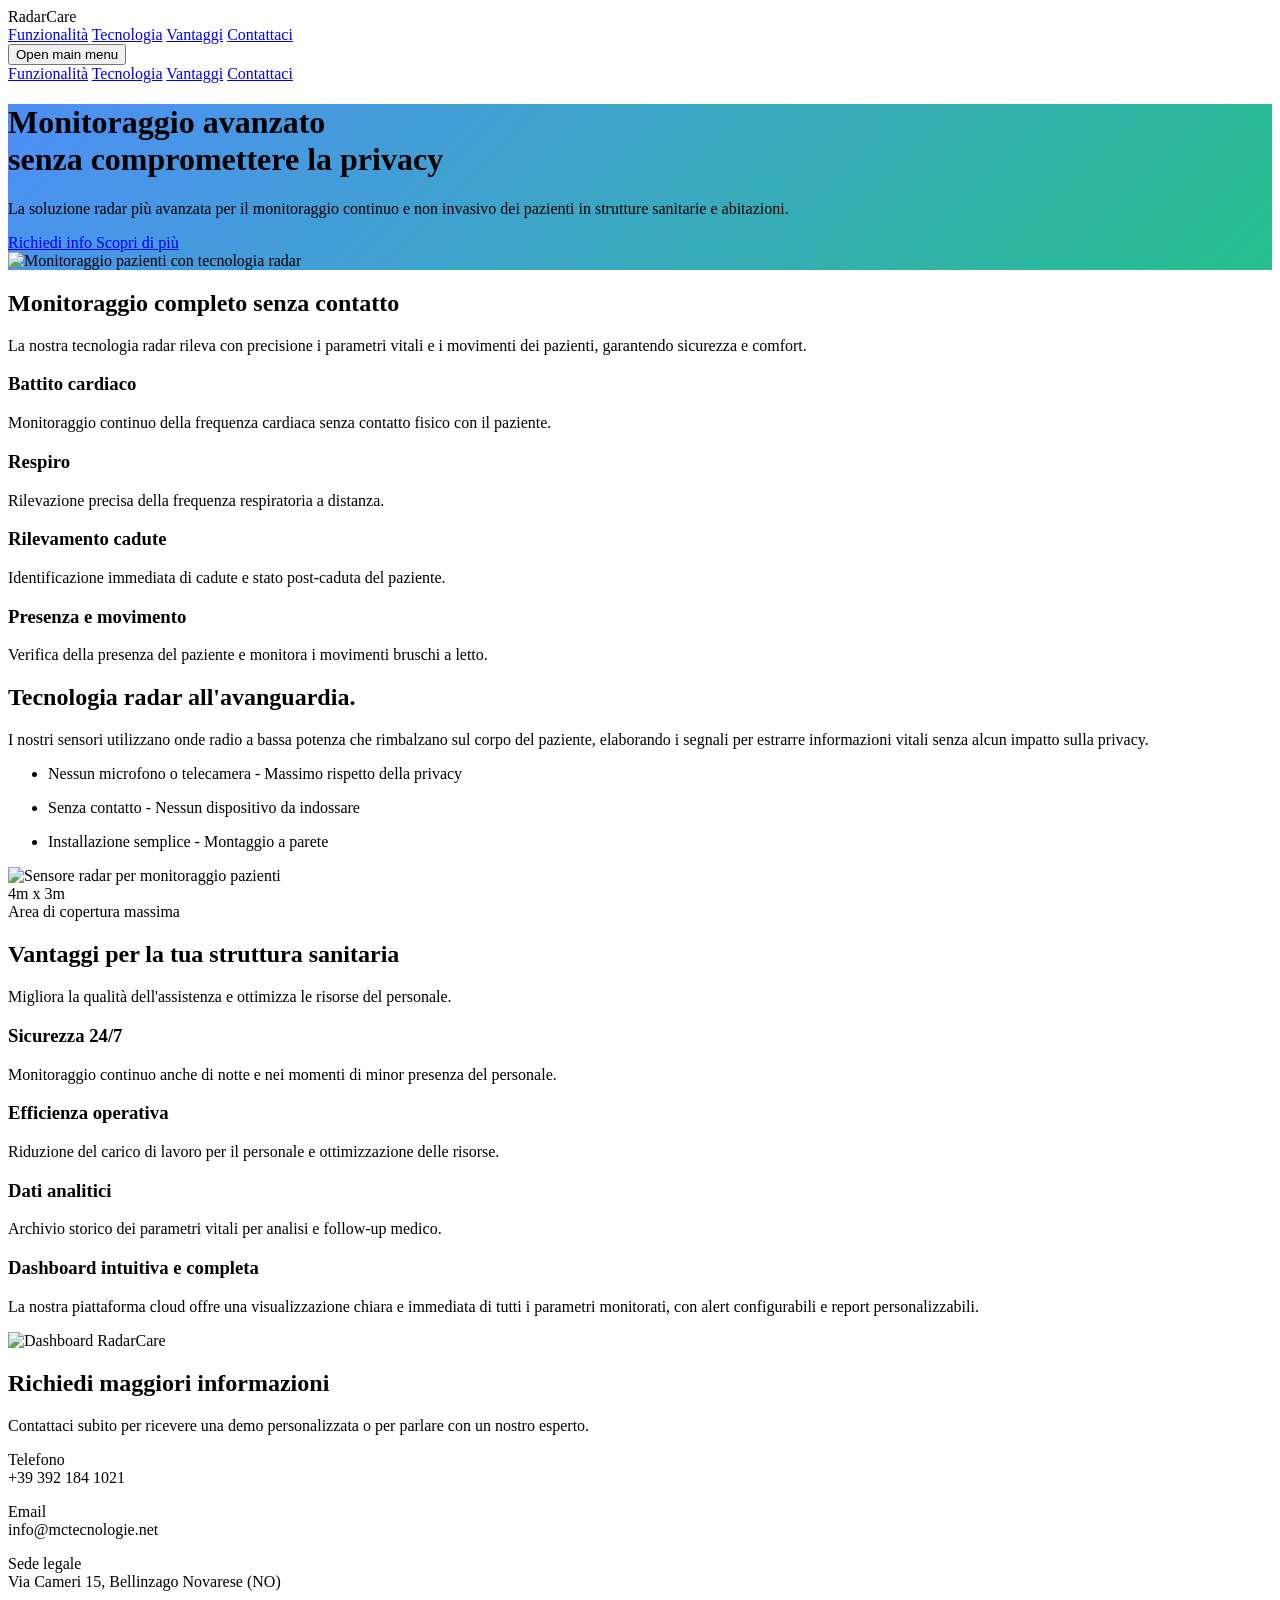
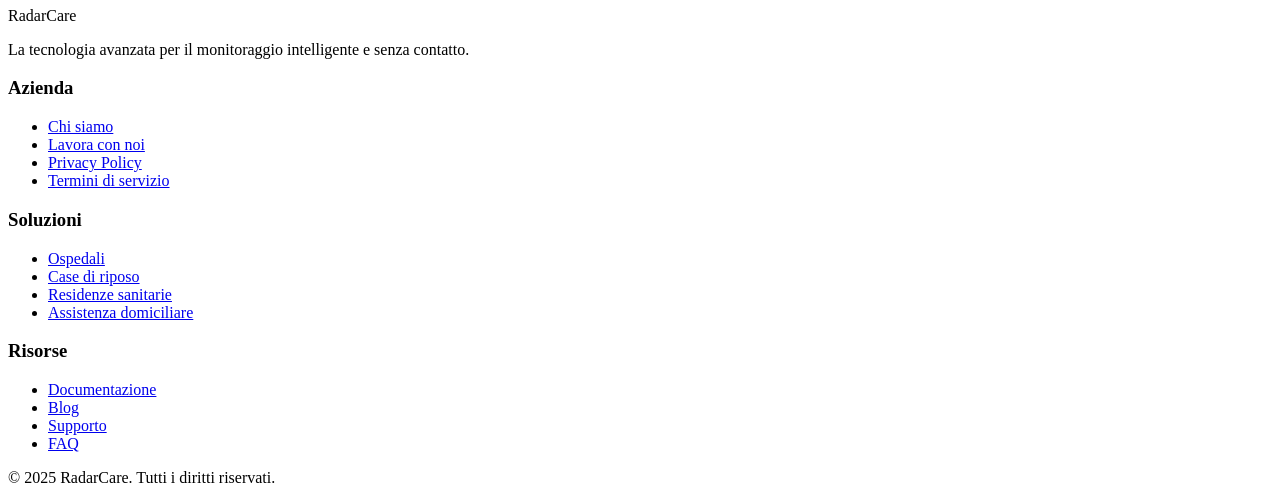
==== index.html @ b9ffca13 "Update image source in index.html" ====
<!DOCTYPE html>
<html lang="it">
<head>
    <meta charset="UTF-8">
    <meta name="viewport" content="width=device-width, initial-scale=1.0">
    <title>RadarCare - Monitoraggio Intelligente per Strutture Sanitarie e abitazioni</title>
    <meta name="description" content="RadarCare offre soluzioni smart di monitoraggio non invasivo dei pazienti, per strutture sanitarie e abitazioni.">
    <meta name="google-site-verification" content="lGPMlEsHBmUmGL5nao309nHb0KcZ66or7hnpTmmaQ0Y" />
    <link rel="icon" type="image/x-icon" href="/static/favicon.ico">
    <script src="https://cdn.tailwindcss.com"></script>
    <script src="https://cdn.jsdelivr.net/npm/feather-icons/dist/feather.min.js"></script>
    <script src="https://unpkg.com/feather-icons"></script>
    <script src="https://cdn.jsdelivr.net/npm/vanta@latest/dist/vanta.waves.min.js"></script>
    <script>
      tailwind.config = {
        theme: {
          extend: {
            colors: {
              primary: '#3B82F6',
              secondary: '#10B981',
            }
          }
        }
      }
    </script>
    <style>
      .hero-gradient {
        background: linear-gradient(135deg, rgba(59, 130, 246, 0.9) 0%, rgba(16, 185, 129, 0.9) 100%);
      }
      .feature-card:hover {
        transform: translateY(-8px);
        box-shadow: 0 20px 25px -5px rgba(0, 0, 0, 0.1), 0 10px 10px -5px rgba(0, 0, 0, 0.04);
      }
    </style>
</head>
<body class="font-sans antialiased text-gray-800">
  <!-- Navbar -->
  <nav class="bg-white shadow-lg fixed w-full z-10">
    <div class="max-w-7xl mx-auto px-4 sm:px-6 lg:px-8">
      <div class="flex justify-between h-16">
        <div class="flex items-center">
          <div class="flex-shrink-0 flex items-center">
            <i data-feather="activity" class="text-primary h-8 w-8"></i>
            <span class="ml-2 text-xl font-bold text-gray-900">RadarCare</span>
          </div>
        </div>
        <div class="hidden md:ml-6 md:flex md:items-center md:space-x-8">
          <a href="#features" class="text-gray-900 hover:text-primary px-3 py-2 text-sm font-medium">Funzionalità</a>
          <a href="#technology" class="text-gray-900 hover:text-primary px-3 py-2 text-sm font-medium">Tecnologia</a>
          <a href="#benefits" class="text-gray-900 hover:text-primary px-3 py-2 text-sm font-medium">Vantaggi</a>
          <a href="#contact" class="bg-primary text-white px-4 py-2 rounded-md text-sm font-medium hover:bg-blue-700">Contattaci</a>
        </div>
        <div class="-mr-2 flex items-center md:hidden">
          <button type="button" class="inline-flex items-center justify-center p-2 rounded-md text-gray-400 hover:text-gray-500 hover:bg-gray-100 focus:outline-none focus:ring-2 focus:ring-inset focus:ring-primary" aria-controls="mobile-menu" aria-expanded="false">
            <span class="sr-only">Open main menu</span>
            <i data-feather="menu" class="block h-6 w-6"></i>
            <i data-feather="x" class="hidden h-6 w-6"></i>
          </button>
        </div>
      </div>
    </div>

    <!-- Mobile menu -->
    <div class="md:hidden hidden" id="mobile-menu">
      <div class="pt-2 pb-3 space-y-1">
        <a href="#features" class="block pl-3 pr-4 py-2 border-l-4 border-primary text-base font-medium text-primary bg-blue-50">Funzionalità</a>
        <a href="#technology" class="block pl-3 pr-4 py-2 border-l-4 border-transparent text-base font-medium text-gray-600 hover:text-gray-800 hover:bg-gray-50 hover:border-gray-300">Tecnologia</a>
        <a href="#benefits" class="block pl-3 pr-4 py-2 border-l-4 border-transparent text-base font-medium text-gray-600 hover:text-gray-800 hover:bg-gray-50 hover:border-gray-300">Vantaggi</a>
        <a href="#contact" class="block pl-3 pr-4 py-2 border-l-4 border-transparent text-base font-medium text-gray-600 hover:text-gray-800 hover:bg-gray-50 hover:border-gray-300">Contattaci</a>
      </div>
    </div>
  </nav>

  <!-- Hero Section -->
  <div id="vanta-bg" class="hero-gradient text-white min-h-screen flex items-center">
    <div class="max-w-7xl mx-auto px-4 sm:px-6 lg:px-8 py-24">
      <div class="lg:grid lg:grid-cols-2 lg:gap-8 items-center">
        <div class="mb-12 lg:mb-0">
          <h1 class="text-4xl md:text-5xl font-extrabold tracking-tight mb-6">
            Monitoraggio avanzato <br><span class="text-secondary">senza compromettere la privacy</span>
          </h1>
          <p class="text-xl mb-8">
            La soluzione radar più avanzata per il monitoraggio continuo e non invasivo dei pazienti in strutture sanitarie e abitazioni.
          </p>
          <div class="flex flex-col sm:flex-row space-y-4 sm:space-y-0 sm:space-x-4">
            <a href="#contact" class="bg-white text-primary px-6 py-3 rounded-md text-lg font-semibold hover:bg-gray-100 text-center">
              Richiedi info
            </a>
            <a href="#features" class="border-2 border-white text-white px-6 py-3 rounded-md text-lg font-semibold hover:bg-white hover:text-primary text-center">
              Scopri di più
            </a>
          </div>
        </div>
        <div class="relative">
          <div class="relative mx-auto rounded-xl overflow-hidden shadow-2xl">
            <img src="https:www.mctecnologie.net/offtopic/radarcare_preview.jpeg" alt="Monitoraggio pazienti con tecnologia radar" class="w-full h-auto">
            <div class="absolute inset-0 bg-gradient-to-t from-primary to-transparent opacity-50"></div>
          </div>
        </div>
      </div>
    </div>
  </div>

  <!-- Features Section -->
  <section id="features" class="py-20 bg-gray-50">
    <div class="max-w-7xl mx-auto px-4 sm:px-6 lg:px-8">
      <div class="text-center mb-16">
        <h2 class="text-3xl font-extrabold text-gray-900 sm:text-4xl">
          Monitoraggio completo senza contatto
        </h2>
        <p class="mt-4 max-w-2xl text-xl text-gray-600 mx-auto">
          La nostra tecnologia radar rileva con precisione i parametri vitali e i movimenti dei pazienti, garantendo sicurezza e comfort.
        </p>
      </div>

      <div class="grid grid-cols-1 md:grid-cols-2 lg:grid-cols-4 gap-8">
        <!-- Feature 1 -->
        <div class="feature-card bg-white p-8 rounded-xl shadow-md transition-all duration-300">
          <div class="flex items-center justify-center h-12 w-12 rounded-md bg-primary text-white mb-4">
            <i data-feather="heart" class="h-6 w-6"></i>
          </div>
          <h3 class="text-lg font-medium text-gray-900 mb-2">Battito cardiaco</h3>
          <p class="text-gray-600">
            Monitoraggio continuo della frequenza cardiaca senza contatto fisico con il paziente.
          </p>
        </div>

        <!-- Feature 2 -->
        <div class="feature-card bg-white p-8 rounded-xl shadow-md transition-all duration-300">
          <div class="flex items-center justify-center h-12 w-12 rounded-md bg-primary text-white mb-4">
            <i data-feather="wind" class="h-6 w-6"></i>
          </div>
          <h3 class="text-lg font-medium text-gray-900 mb-2">Respiro</h3>
          <p class="text-gray-600">
            Rilevazione precisa della frequenza respiratoria a distanza.
          </p>
        </div>

        <!-- Feature 3 -->
        <div class="feature-card bg-white p-8 rounded-xl shadow-md transition-all duration-300">
          <div class="flex items-center justify-center h-12 w-12 rounded-md bg-primary text-white mb-4">
            <i data-feather="alert-triangle" class="h-6 w-6"></i>
          </div>
          <h3 class="text-lg font-medium text-gray-900 mb-2">Rilevamento cadute</h3>
          <p class="text-gray-600">
            Identificazione immediata di cadute e stato post-caduta del paziente.
          </p>
        </div>

        <!-- Feature 4 -->
        <div class="feature-card bg-white p-8 rounded-xl shadow-md transition-all duration-300">
          <div class="flex items-center justify-center h-12 w-12 rounded-md bg-primary text-white mb-4">
            <i data-feather="eye" class="h-6 w-6"></i>
          </div>
          <h3 class="text-lg font-medium text-gray-900 mb-2">Presenza e movimento</h3>
          <p class="text-gray-600">
            Verifica della presenza del paziente e monitora i movimenti bruschi a letto.
          </p>
        </div>
      </div>
    </div>
  </section>

  <!-- Technology Section -->
  <section id="technology" class="py-20 bg-white">
    <div class="max-w-7xl mx-auto px-4 sm:px-6 lg:px-8">
      <div class="lg:grid lg:grid-cols-2 lg:gap-16 items-center">
        <div class="mb-12 lg:mb-0">
          <h2 class="text-3xl font-extrabold text-gray-900 sm:text-4xl mb-6">
            Tecnologia radar all'avanguardia.
          </h2>
          <p class="text-gray-600 mb-6">
            I nostri sensori utilizzano onde radio a bassa potenza che rimbalzano sul corpo del paziente, elaborando i segnali per estrarre informazioni vitali senza alcun impatto sulla privacy.
          </p>
          <ul class="space-y-4">
            <li class="flex items-start">
              <div class="flex-shrink-0">
                <div class="flex items-center justify-center h-6 w-6 rounded-md bg-secondary text-white">
                  <i data-feather="check" class="h-4 w-4"></i>
                </div>
              </div>
              <p class="ml-3 text-gray-600">
                <span class="font-medium text-gray-900">Nessun microfono o telecamera</span> - Massimo rispetto della privacy
              </p>
            </li>
            <li class="flex items-start">
              <div class="flex-shrink-0">
                <div class="flex items-center justify-center h-6 w-6 rounded-md bg-secondary text-white">
                  <i data-feather="check" class="h-4 w-4"></i>
                </div>
              </div>
              <p class="ml-3 text-gray-600">
                <span class="font-medium text-gray-900">Senza contatto</span> - Nessun dispositivo da indossare
              </p>
            </li>
            <li class="flex items-start">
              <div class="flex-shrink-0">
                <div class="flex items-center justify-center h-6 w-6 rounded-md bg-secondary text-white">
                  <i data-feather="check" class="h-4 w-4"></i>
                </div>
              </div>
              <p class="ml-3 text-gray-600">
                <span class="font-medium text-gray-900">Installazione semplice</span> - Montaggio a parete
              </p>
            </li>
          </ul>
        </div>
        <div>
          <div class="relative bg-gray-100 p-8 rounded-xl">
            <div class="aspect-w-16 aspect-h-9">
              <img src="https://cdn.pixabay.com/photo/2023/10/30/12/36/hospital-8352776_1280.jpg" alt="Sensore radar per monitoraggio pazienti" class="rounded-lg shadow-lg w-full h-auto">
            </div>
            <div class="absolute -bottom-6 -right-6 bg-primary text-white p-4 rounded-lg shadow-lg">
              <div class="text-2xl font-bold">4m x 3m</div>
              <div class="text-sm">Area di copertura massima</div>
            </div>
          </div>
        </div>
      </div>
    </div>
  </section>

  <!-- Benefits Section -->
  <section id="benefits" class="py-20 bg-gray-50">
    <div class="max-w-7xl mx-auto px-4 sm:px-6 lg:px-8">
      <div class="text-center mb-16">
        <h2 class="text-3xl font-extrabold text-gray-900 sm:text-4xl">
          Vantaggi per la tua struttura sanitaria
        </h2>
        <p class="mt-4 max-w-2xl text-xl text-gray-600 mx-auto">
          Migliora la qualità dell'assistenza e ottimizza le risorse del personale.
        </p>
      </div>

      <div class="grid md:grid-cols-3 gap-8">
        <!-- Benefit 1 -->
        <div class="bg-white p-8 rounded-xl shadow-md">
          <div class="flex items-center justify-center h-16 w-16 rounded-full bg-primary text-white mb-6 mx-auto">
            <i data-feather="shield" class="h-8 w-8"></i>
          </div>
          <h3 class="text-xl font-semibold text-center text-gray-900 mb-4">Sicurezza 24/7</h3>
          <p class="text-gray-600 text-center">
            Monitoraggio continuo anche di notte e nei momenti di minor presenza del personale.
          </p>
        </div>

        <!-- Benefit 2 -->
        <div class="bg-white p-8 rounded-xl shadow-md">
          <div class="flex items-center justify-center h-16 w-16 rounded-full bg-primary text-white mb-6 mx-auto">
            <i data-feather="trending-up" class="h-8 w-8"></i>
          </div>
          <h3 class="text-xl font-semibold text-center text-gray-900 mb-4">Efficienza operativa</h3>
          <p class="text-gray-600 text-center">
            Riduzione del carico di lavoro per il personale e ottimizzazione delle risorse.
          </p>
        </div>

        <!-- Benefit 3 -->
        <div class="bg-white p-8 rounded-xl shadow-md">
          <div class="flex items-center justify-center h-16 w-16 rounded-full bg-primary text-white mb-6 mx-auto">
            <i data-feather="database" class="h-8 w-8"></i>
          </div>
          <h3 class="text-xl font-semibold text-center text-gray-900 mb-4">Dati analitici</h3>
          <p class="text-gray-600 text-center">
            Archivio storico dei parametri vitali per analisi e follow-up medico.
          </p>
        </div>
      </div>

      <div class="mt-16 bg-primary rounded-xl p-8 shadow-lg">
        <div class="max-w-4xl mx-auto text-center text-white">
          <h3 class="text-2xl font-bold mb-4">Dashboard intuitiva e completa</h3>
          <p class="text-lg mb-6">
            La nostra piattaforma cloud offre una visualizzazione chiara e immediata di tutti i parametri monitorati, con alert configurabili e report personalizzabili.
          </p>
          <img src="https://copilot.microsoft.com/th/id/BCO.25ff1c52-6de4-4755-9b57-6a5c4d220ca4.png" alt="Dashboard RadarCare" class="rounded-lg shadow-lg w-full h-auto max-w-3xl mx-auto border-4 border-white">
        </div>
      </div>
    </div>
  </section>

  <!-- Contact Section -->
  <section id="contact" class="py-20 bg-white">
    <div class="max-w-7xl mx-auto px-4 sm:px-6 lg:px-8">
      <div class="lg:grid lg:grid-cols-2 lg:gap-16">
        <div class="mb-12 lg:mb-0">
          <h2 class="text-3xl font-extrabold text-gray-900 sm:text-4xl mb-6">
            Richiedi maggiori informazioni
          </h2>
          <p class="text-gray-600 mb-8">
            Contattaci subito per ricevere una demo personalizzata o per parlare con un nostro esperto.
          </p>
          <div class="space-y-6">
            <div class="flex items-start">
              <div class="flex-shrink-0">
                <div class="flex items-center justify-center h-10 w-10 rounded-md bg-primary text-white">
                  <i data-feather="phone" class="h-5 w-5"></i>
                </div>
              </div>
              <p class="ml-3 text-gray-600">
                <span class="font-medium text-gray-900">Telefono</span><br>
                +39 392 184 1021
              </p>
            </div>
            <div class="flex items-start">
              <div class="flex-shrink-0">
                <div class="flex items-center justify-center h-10 w-10 rounded-md bg-primary text-white">
                  <i data-feather="mail" class="h-5 w-5"></i>
                </div>
              </div>
              <p class="ml-3 text-gray-600">
                <span class="font-medium text-gray-900">Email</span><br>
                info@mctecnologie.net
              </p>
            </div>
            <div class="flex items-start">
              <div class="flex-shrink-0">
                <div class="flex items-center justify-center h-10 w-10 rounded-md bg-primary text-white">
                  <i data-feather="map-pin" class="h-5 w-5"></i>
                </div>
              </div>
              <p class="ml-3 text-gray-600">
                <span class="font-medium text-gray-900">Sede legale</span><br>
                Via Cameri 15, Bellinzago Novarese (NO)
              </p>
            </div>
          </div>
        </div>
      </div>
    </div>
  </section>

  <!-- Footer -->
  <footer class="bg-gray-900 text-white py-12">
    <div class="max-w-7xl mx-auto px-4 sm:px-6 lg:px-8">
      <div class="grid grid-cols-1 md:grid-cols-4 gap-8">
        <div>
          <div class="flex items-center">
            <i data-feather="activity" class="text-secondary h-8 w-8"></i>
            <span class="ml-2 text-xl font-bold">RadarCare</span>
          </div>
          <p class="mt-4 text-gray-400">
            La tecnologia avanzata per il monitoraggio intelligente e senza contatto.
          </p>
        </div>
        <div>
          <h3 class="text-sm font-semibold text-gray-300 tracking-wider uppercase">Azienda</h3>
          <ul class="mt-4 space-y-2">
            <li><a href="#" class="text-gray-400 hover:text-white">Chi siamo</a></li>
            <li><a href="#" class="text-gray-400 hover:text-white">Lavora con noi</a></li>
            <li><a href="#" class="text-gray-400 hover:text-white">Privacy Policy</a></li>
            <li><a href="#" class="text-gray-400 hover:text-white">Termini di servizio</a></li>
          </ul>
        </div>
        <div>
          <h3 class="text-sm font-semibold text-gray-300 tracking-wider uppercase">Soluzioni</h3>
          <ul class="mt-4 space-y-2">
            <li><a href="#" class="text-gray-400 hover:text-white">Ospedali</a></li>
            <li><a href="#" class="text-gray-400 hover:text-white">Case di riposo</a></li>
            <li><a href="#" class="text-gray-400 hover:text-white">Residenze sanitarie</a></li>
            <li><a href="#" class="text-gray-400 hover:text-white">Assistenza domiciliare</a></li>
          </ul>
        </div>
        <div>
          <h3 class="text-sm font-semibold text-gray-300 tracking-wider uppercase">Risorse</h3>
          <ul class="mt-4 space-y-2">
            <li><a href="#" class="text-gray-400 hover:text-white">Documentazione</a></li>
            <li><a href="#" class="text-gray-400 hover:text-white">Blog</a></li>
            <li><a href="#" class="text-gray-400 hover:text-white">Supporto</a></li>
            <li><a href="#" class="text-gray-400 hover:text-white">FAQ</a></li>
          </ul>
        </div>
      </div>
      <div class="mt-12 pt-8 border-t border-gray-800">
        <p class="text-gray-400 text-sm text-center">
          &copy; 2025 RadarCare. Tutti i diritti riservati.
        </p>
      </div>
    </div>
  </footer>

  <script>
    // Initialize Vanta.js effect
    VANTA.WAVES({
      el: "#vanta-bg",
      mouseControls: true,
      touchControls: true,
      gyroControls: false,
      minHeight: 200.00,
      minWidth: 200.00,
      scale: 1.00,
      scaleMobile: 1.00,
      color: 0x3b82f6,
      shininess: 35.00,
      waveHeight: 15.00,
      waveSpeed: 0.75,
      zoom: 0.8
    });

    // Mobile menu toggle
    const mobileMenuButton = document.querySelector('[aria-controls="mobile-menu"]');
    const mobileMenu = document.getElementById('mobile-menu');
    
    mobileMenuButton.addEventListener('click', function() {
      const iconMenu = mobileMenuButton.querySelector('[data-feather="menu"]');
      const iconX = mobileMenuButton.querySelector('[data-feather="x"]');
      
      if (mobileMenu.classList.contains('hidden')) {
        mobileMenu.classList.remove('hidden');
        iconMenu.classList.add('hidden');
        iconX.classList.remove('hidden');
      } else {
        mobileMenu.classList.add('hidden');
        iconMenu.classList.remove('hidden');
        iconX.classList.add('hidden');
      }
    });

    // Smooth scrolling for anchor links
    document.querySelectorAll('a[href^="#"]').forEach(anchor => {
      anchor.addEventListener('click', function (e) {
        e.preventDefault();
        
        document.querySelector(this.getAttribute('href')).scrollIntoView({
          behavior: 'smooth'
        });
      });
    });
  </script>
  <script>
    feather.replace();
  </script>
</body>
</html>
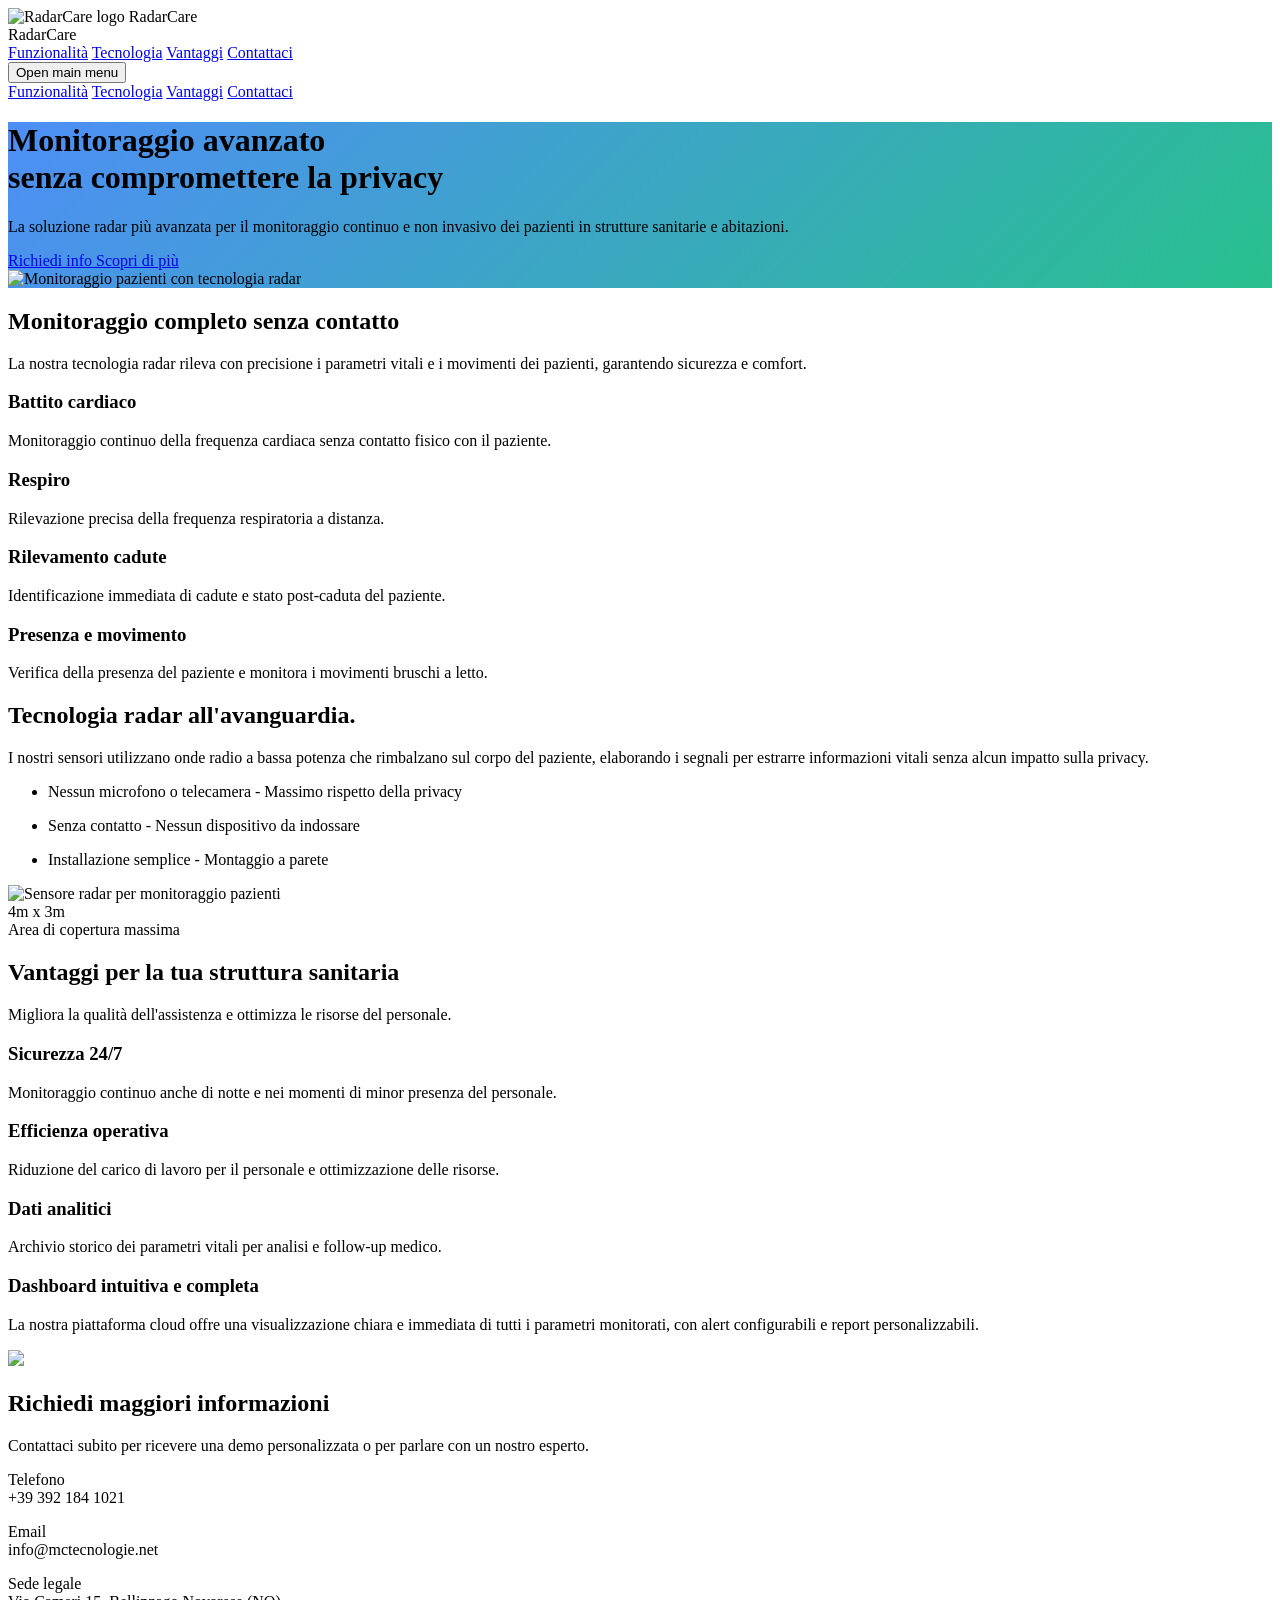
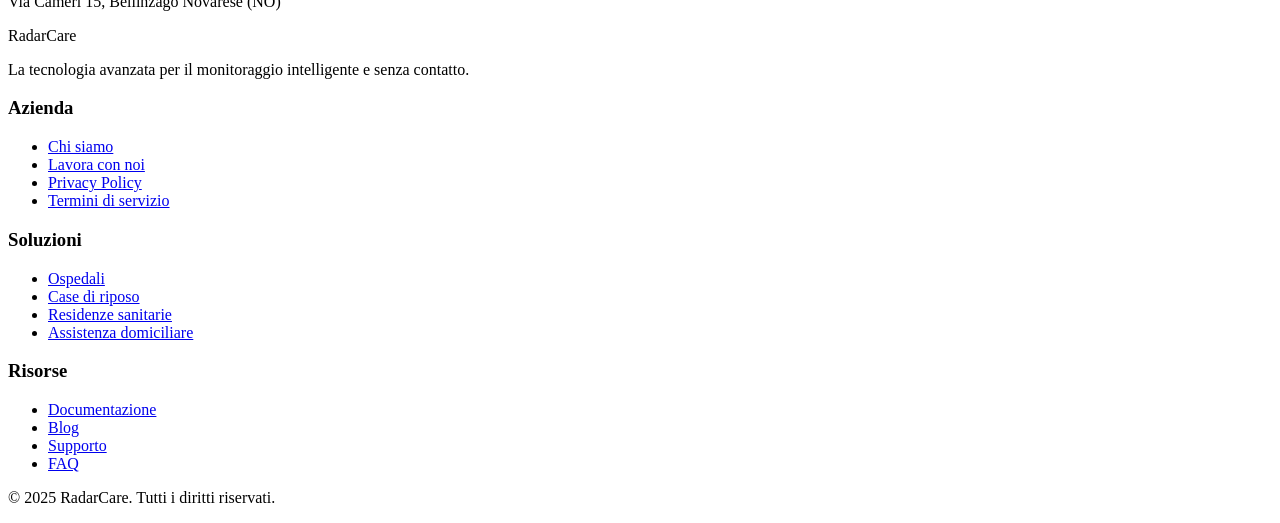
==== commit f2520d55: "Replace logo and dashboard image in index.html" ====
--- a/index.html
+++ b/index.html
@@ -40,7 +40,10 @@
       <div class="flex justify-between h-16">
         <div class="flex items-center">
           <div class="flex-shrink-0 flex items-center">
-            <i data-feather="activity" class="text-primary h-8 w-8"></i>
+                <div class="flex-shrink-0 flex items-center">
+                  <img src="https://www.mctecnologie.net/offtopic/radarcare_logo.jpeg" alt="RadarCare logo" class="h-8 w-8 text-primary">
+                  <span class="ml-2 text-xl font-bold text-gray-900">RadarCare</span>
+                </div>
             <span class="ml-2 text-xl font-bold text-gray-900">RadarCare</span>
           </div>
         </div>
@@ -93,7 +96,7 @@
         </div>
         <div class="relative">
           <div class="relative mx-auto rounded-xl overflow-hidden shadow-2xl">
-            <img src="https:www.mctecnologie.net/offtopic/radarcare_preview.jpeg" alt="Monitoraggio pazienti con tecnologia radar" class="w-full h-auto">
+            <img src="https://www.mctecnologie.net/offtopic/radarcare_preview.jpeg" alt="Monitoraggio pazienti con tecnologia radar" class="w-full h-auto">
             <div class="absolute inset-0 bg-gradient-to-t from-primary to-transparent opacity-50"></div>
           </div>
         </div>
@@ -273,7 +276,7 @@
           <p class="text-lg mb-6">
             La nostra piattaforma cloud offre una visualizzazione chiara e immediata di tutti i parametri monitorati, con alert configurabili e report personalizzabili.
           </p>
-          <img src="https://copilot.microsoft.com/th/id/BCO.25ff1c52-6de4-4755-9b57-6a5c4d220ca4.png" alt="Dashboard RadarCare" class="rounded-lg shadow-lg w-full h-auto max-w-3xl mx-auto border-4 border-white">
+          <img src="https://www.mctecnologie.net/offtopic/dashboard_preview.png" class="rounded-lg shadow-lg w-full h-auto max-w-3xl mx-auto border-4 border-white">
         </div>
       </div>
     </div>
@@ -427,8 +430,5 @@
       });
     });
   </script>
-  <script>
-    feather.replace();
-  </script>
 </body>
 </html>
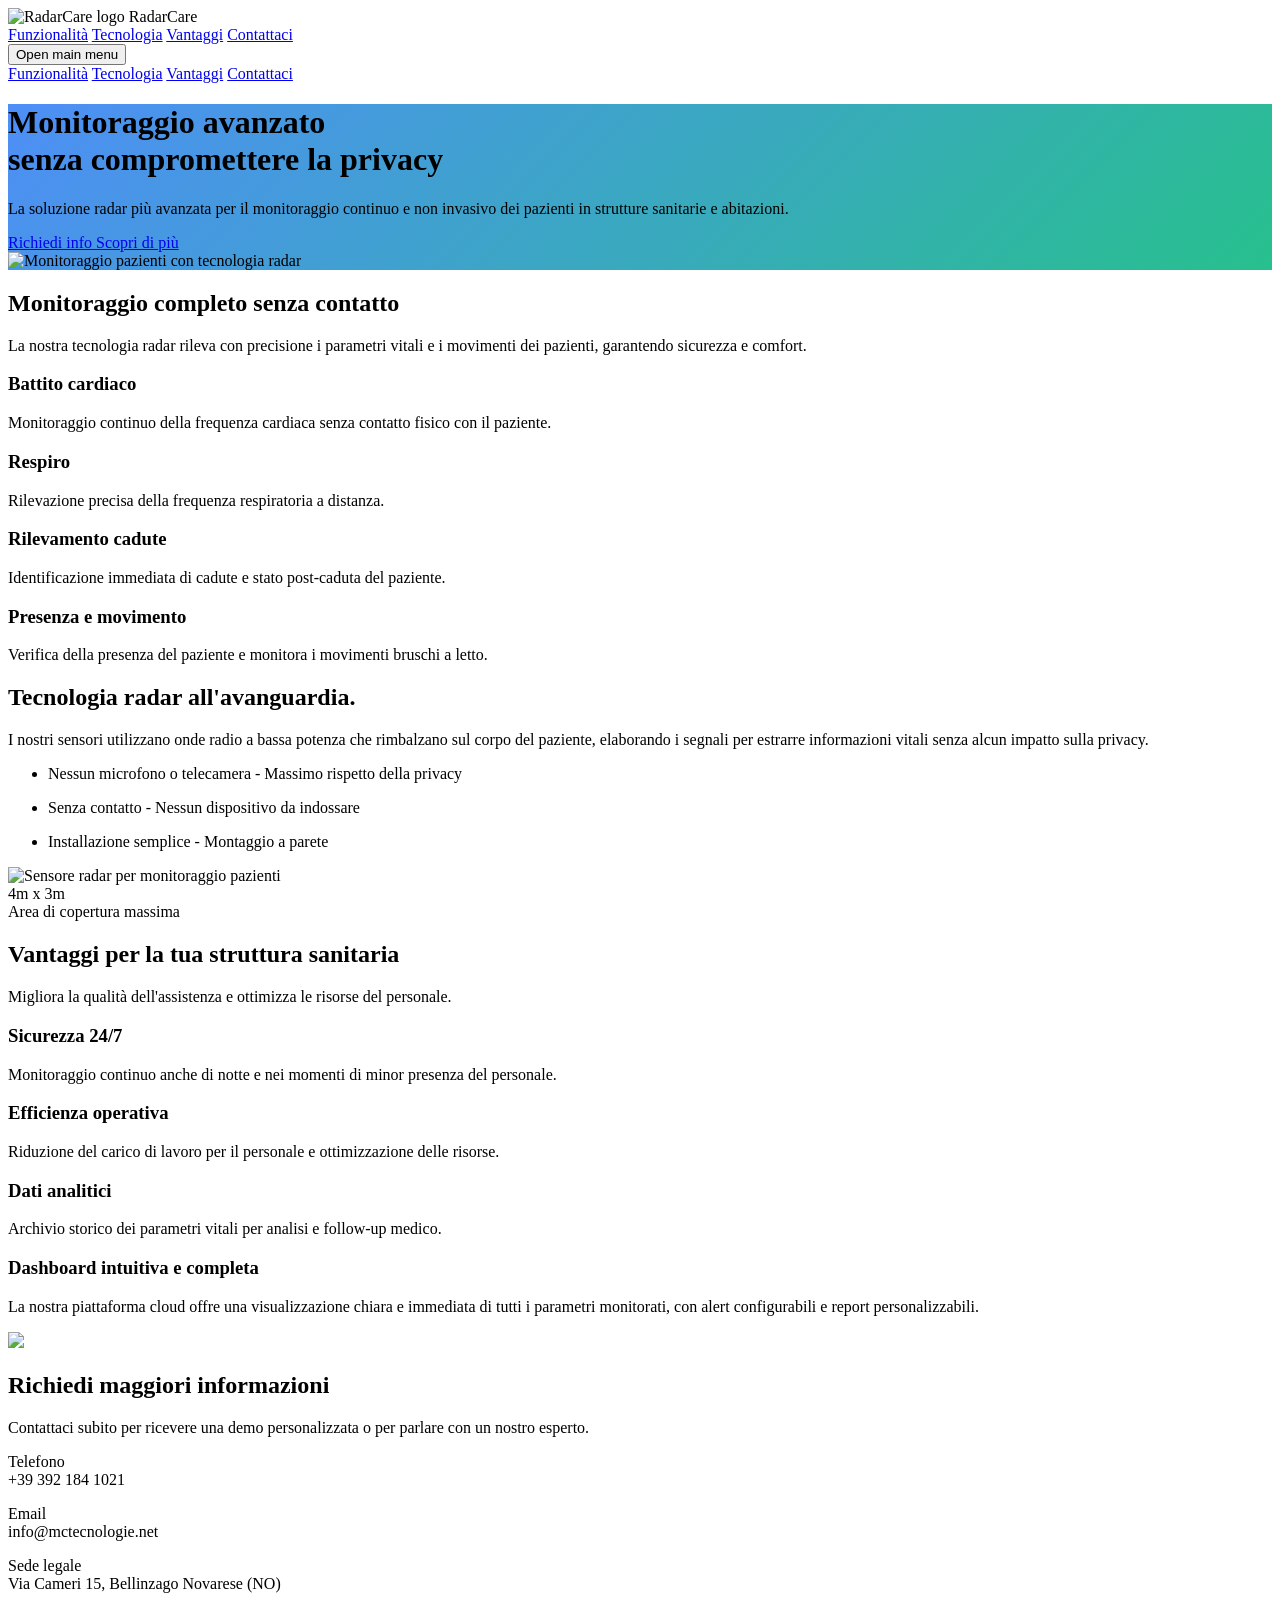
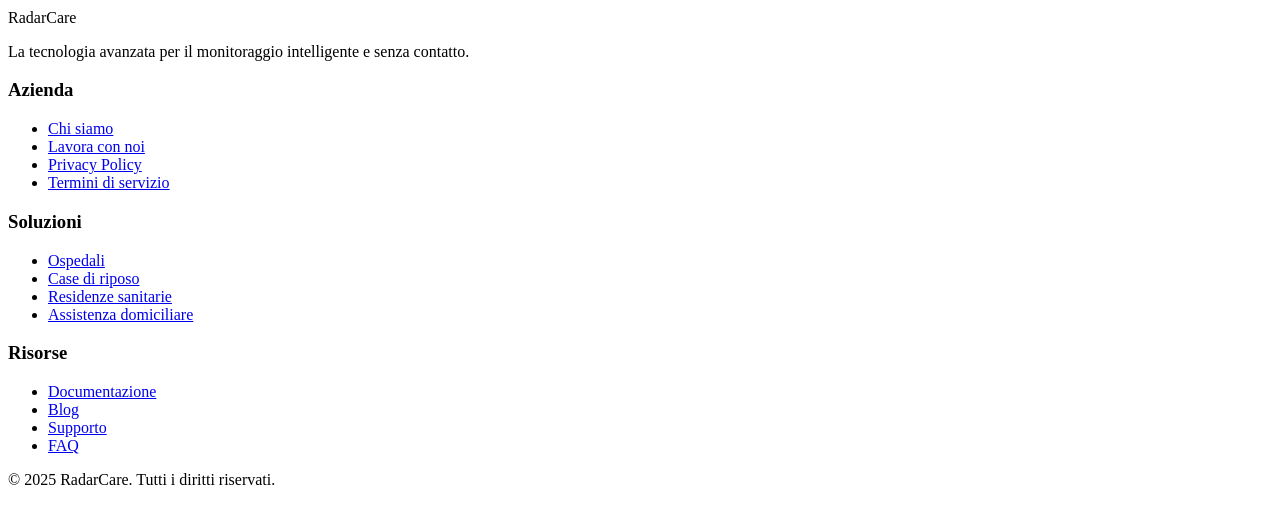
==== commit 5a00563d: "Remove duplicate RadarCare span from index.html Removed duplicate RadarCare span element." ====
--- a/index.html
+++ b/index.html
@@ -44,7 +44,6 @@
                   <img src="https://www.mctecnologie.net/offtopic/radarcare_logo.jpeg" alt="RadarCare logo" class="h-8 w-8 text-primary">
                   <span class="ml-2 text-xl font-bold text-gray-900">RadarCare</span>
                 </div>
-            <span class="ml-2 text-xl font-bold text-gray-900">RadarCare</span>
           </div>
         </div>
         <div class="hidden md:ml-6 md:flex md:items-center md:space-x-8">
@@ -430,5 +429,8 @@
       });
     });
   </script>
+  <script>
+    feather.replace();
+  </script>
 </body>
 </html>
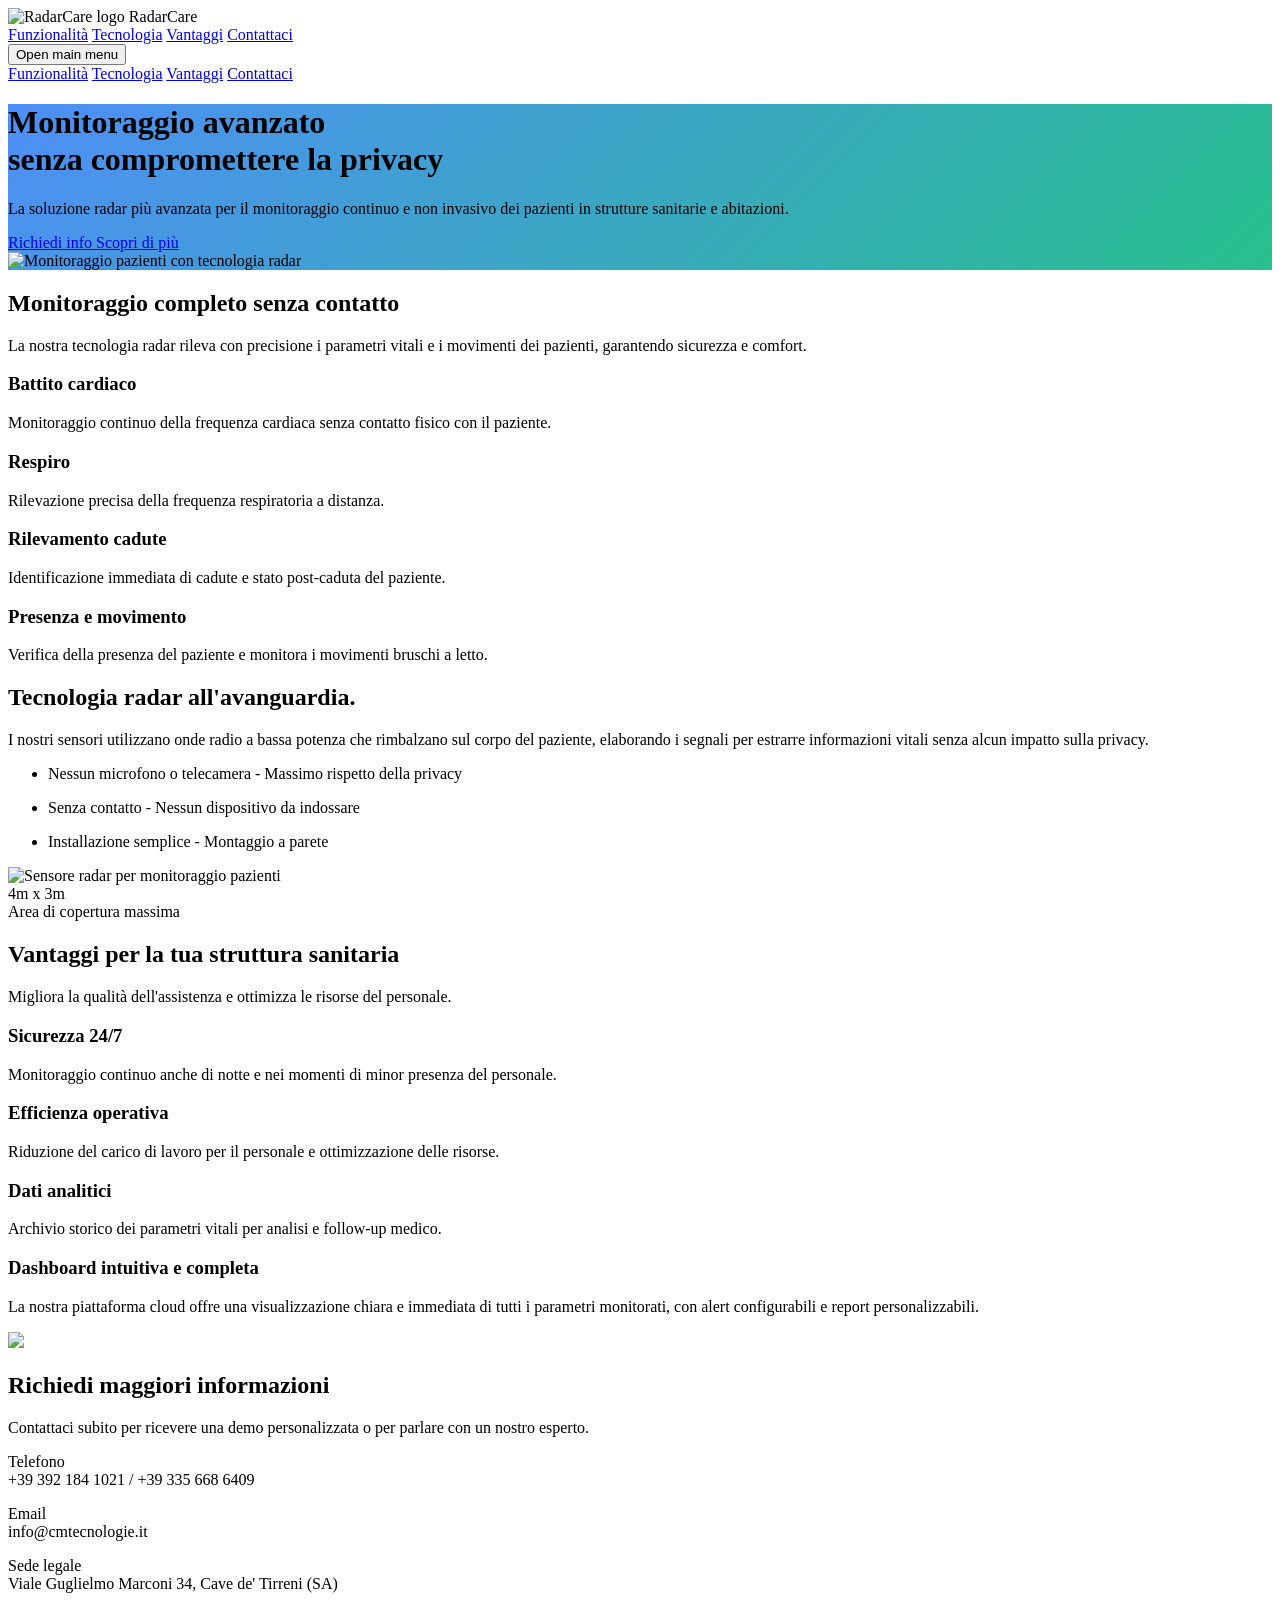
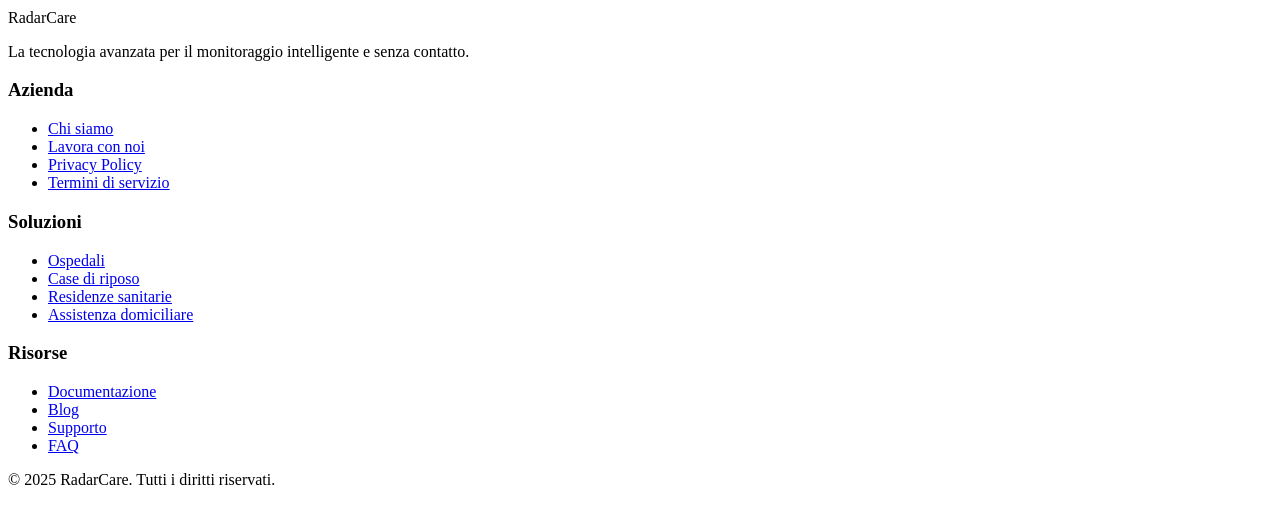
==== commit 9b527e86: "Update contact information in index.html" ====
--- a/index.html
+++ b/index.html
@@ -301,7 +301,7 @@
               </div>
               <p class="ml-3 text-gray-600">
                 <span class="font-medium text-gray-900">Telefono</span><br>
-                +39 392 184 1021
+                +39 392 184 1021 / +39 335 668 6409
               </p>
             </div>
             <div class="flex items-start">
@@ -312,7 +312,7 @@
               </div>
               <p class="ml-3 text-gray-600">
                 <span class="font-medium text-gray-900">Email</span><br>
-                info@mctecnologie.net
+                info@cmtecnologie.it
               </p>
             </div>
             <div class="flex items-start">
@@ -323,7 +323,7 @@
               </div>
               <p class="ml-3 text-gray-600">
                 <span class="font-medium text-gray-900">Sede legale</span><br>
-                Via Cameri 15, Bellinzago Novarese (NO)
+                Viale Guglielmo Marconi 34, Cave de' Tirreni (SA)
               </p>
             </div>
           </div>
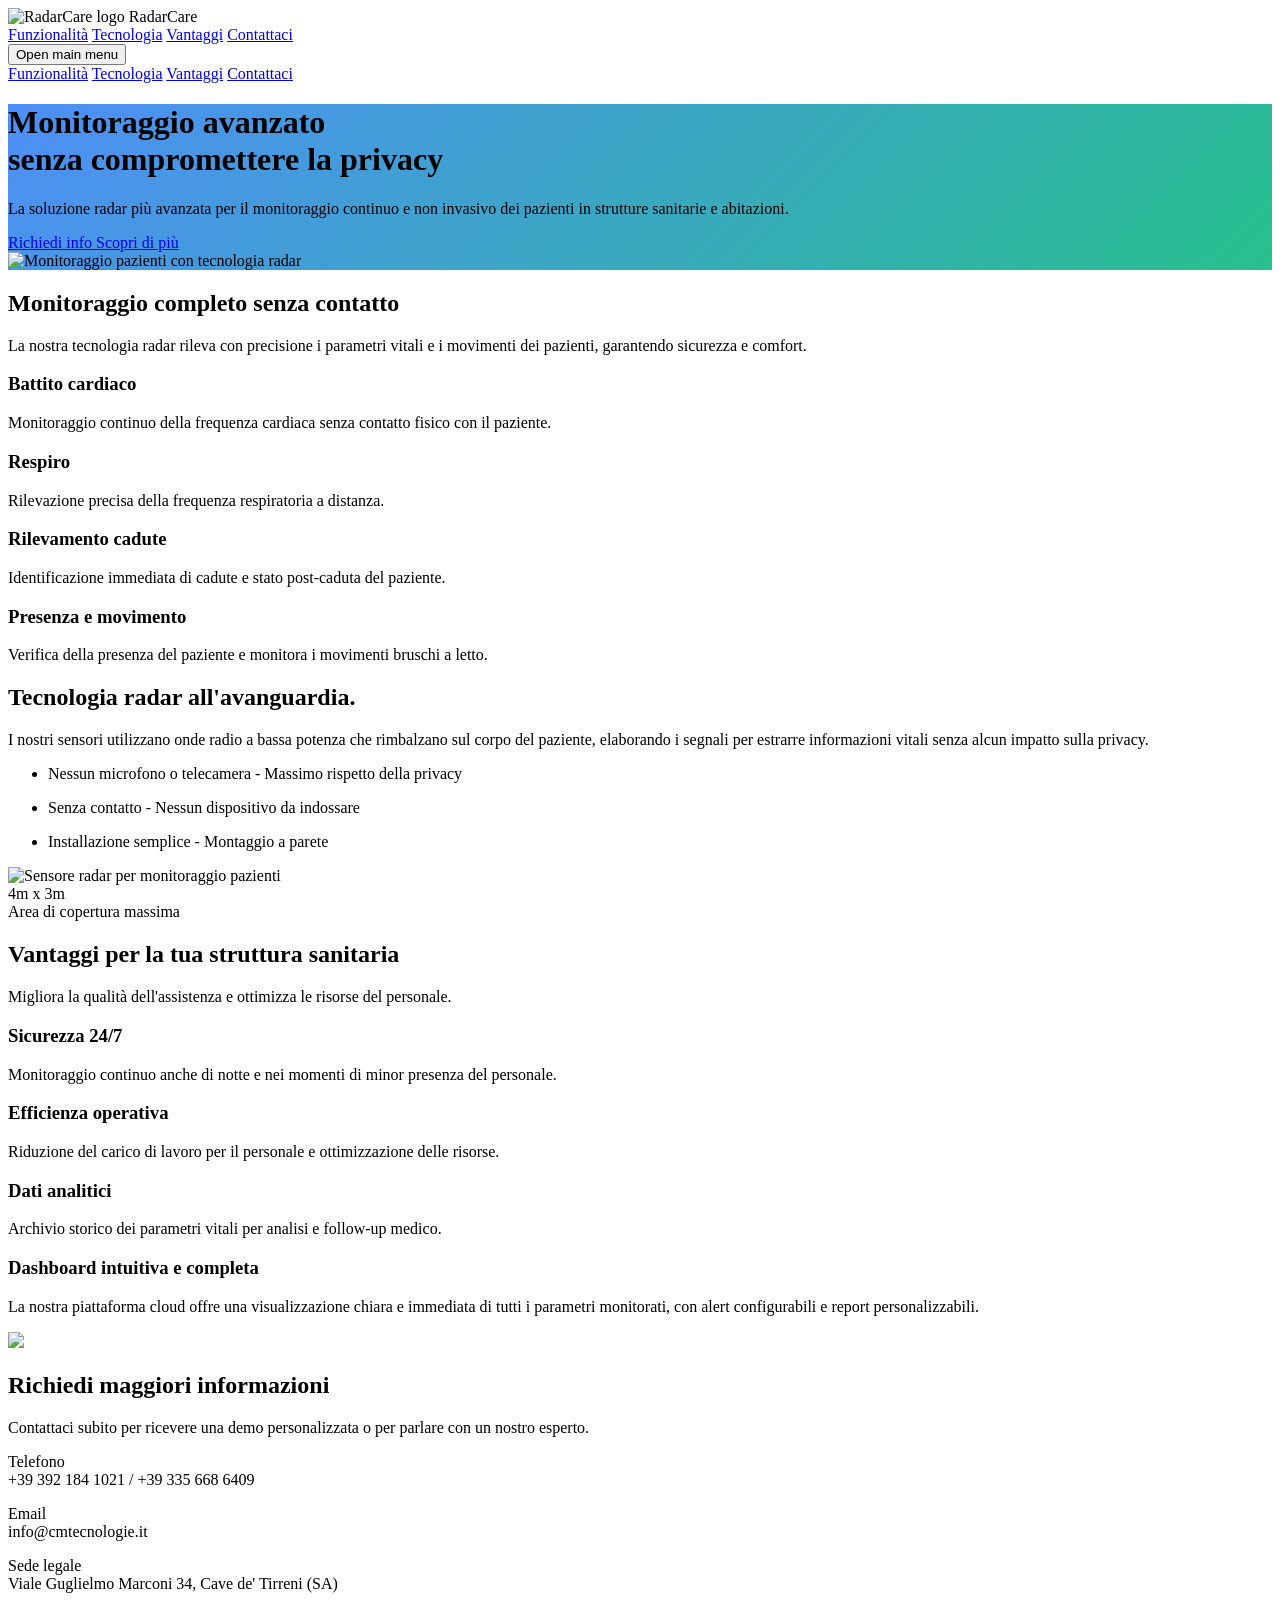
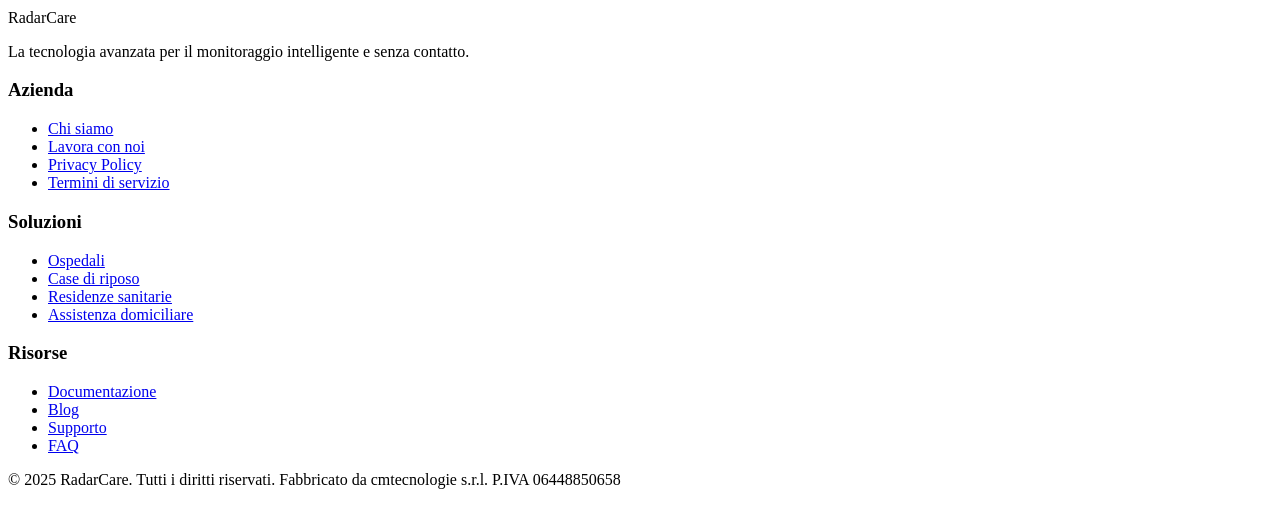
==== commit 5ac5b791: "Update footer with company details and VAT Added company information and VAT number to footer." ====
--- a/index.html
+++ b/index.html
@@ -375,7 +375,7 @@
       </div>
       <div class="mt-12 pt-8 border-t border-gray-800">
         <p class="text-gray-400 text-sm text-center">
-          &copy; 2025 RadarCare. Tutti i diritti riservati.
+          &copy; 2025 RadarCare. Tutti i diritti riservati. Fabbricato da cmtecnologie s.r.l.  P.IVA 06448850658
         </p>
       </div>
     </div>
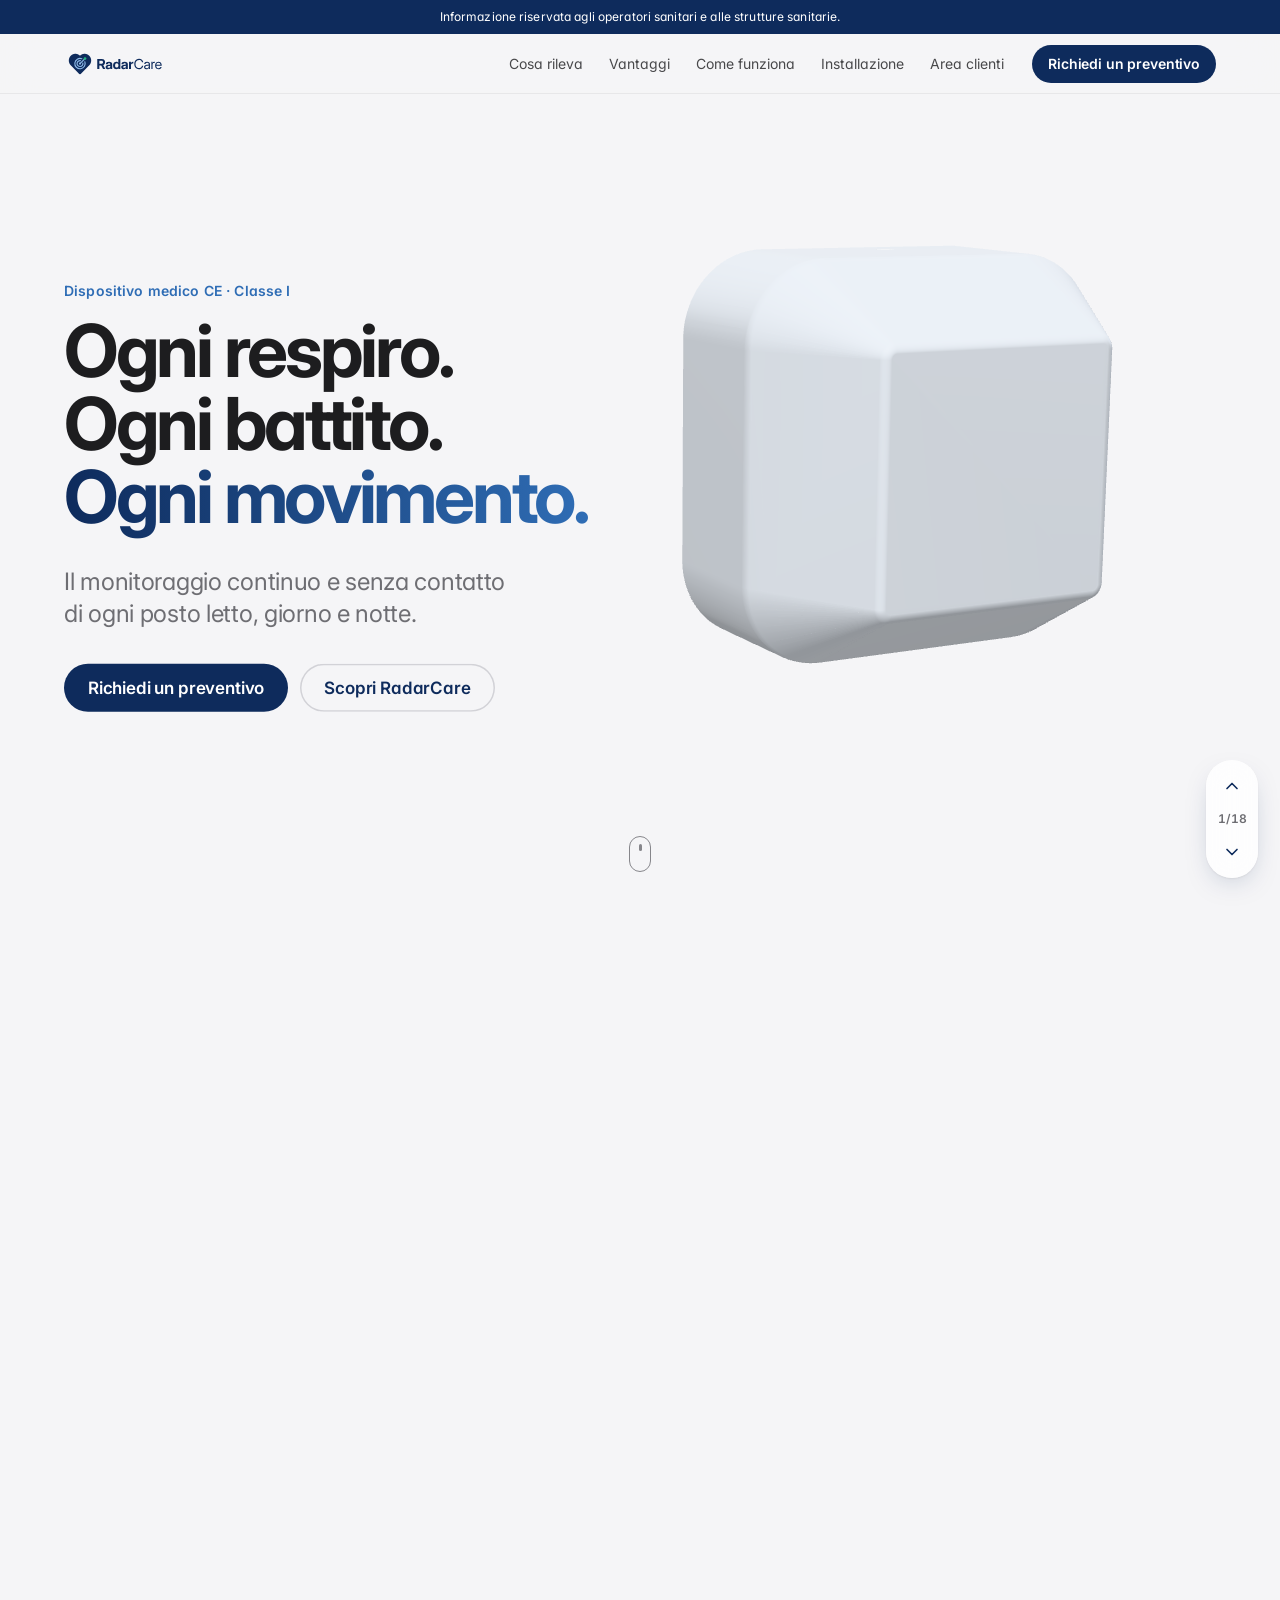
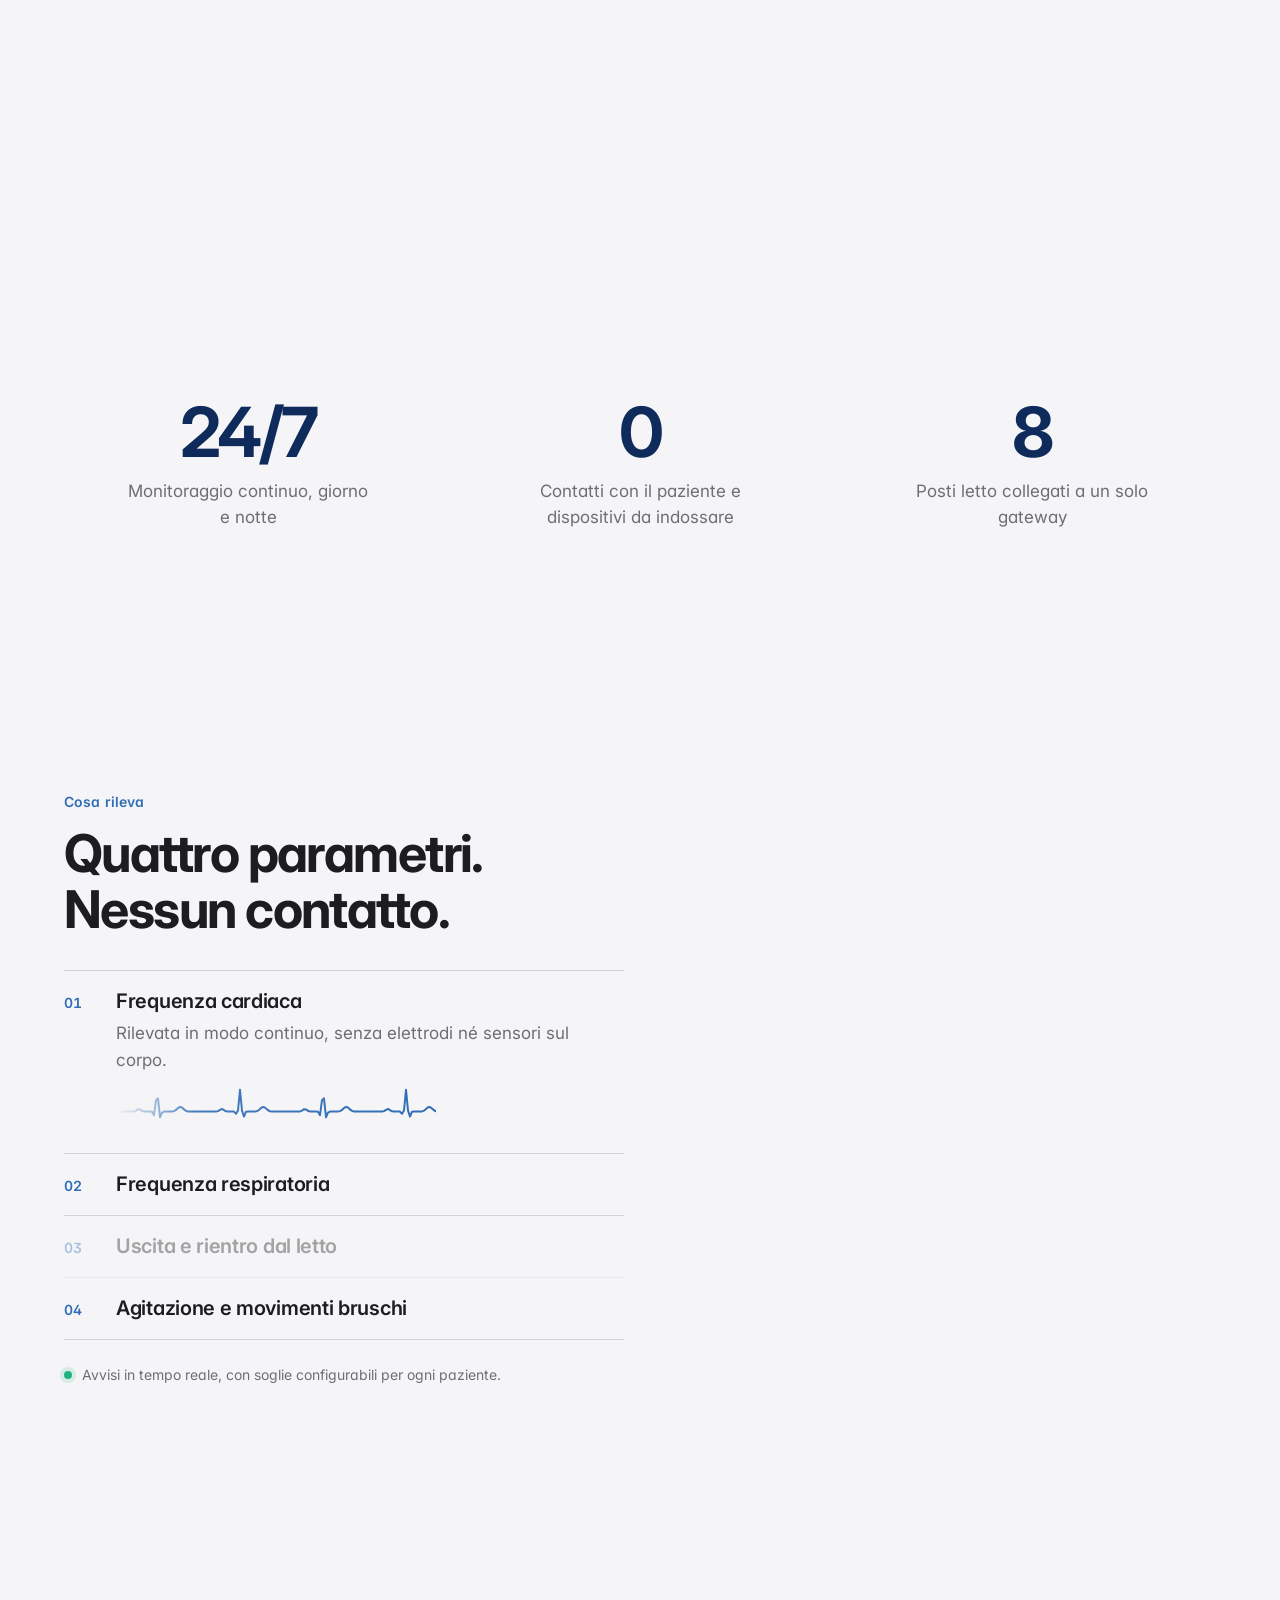
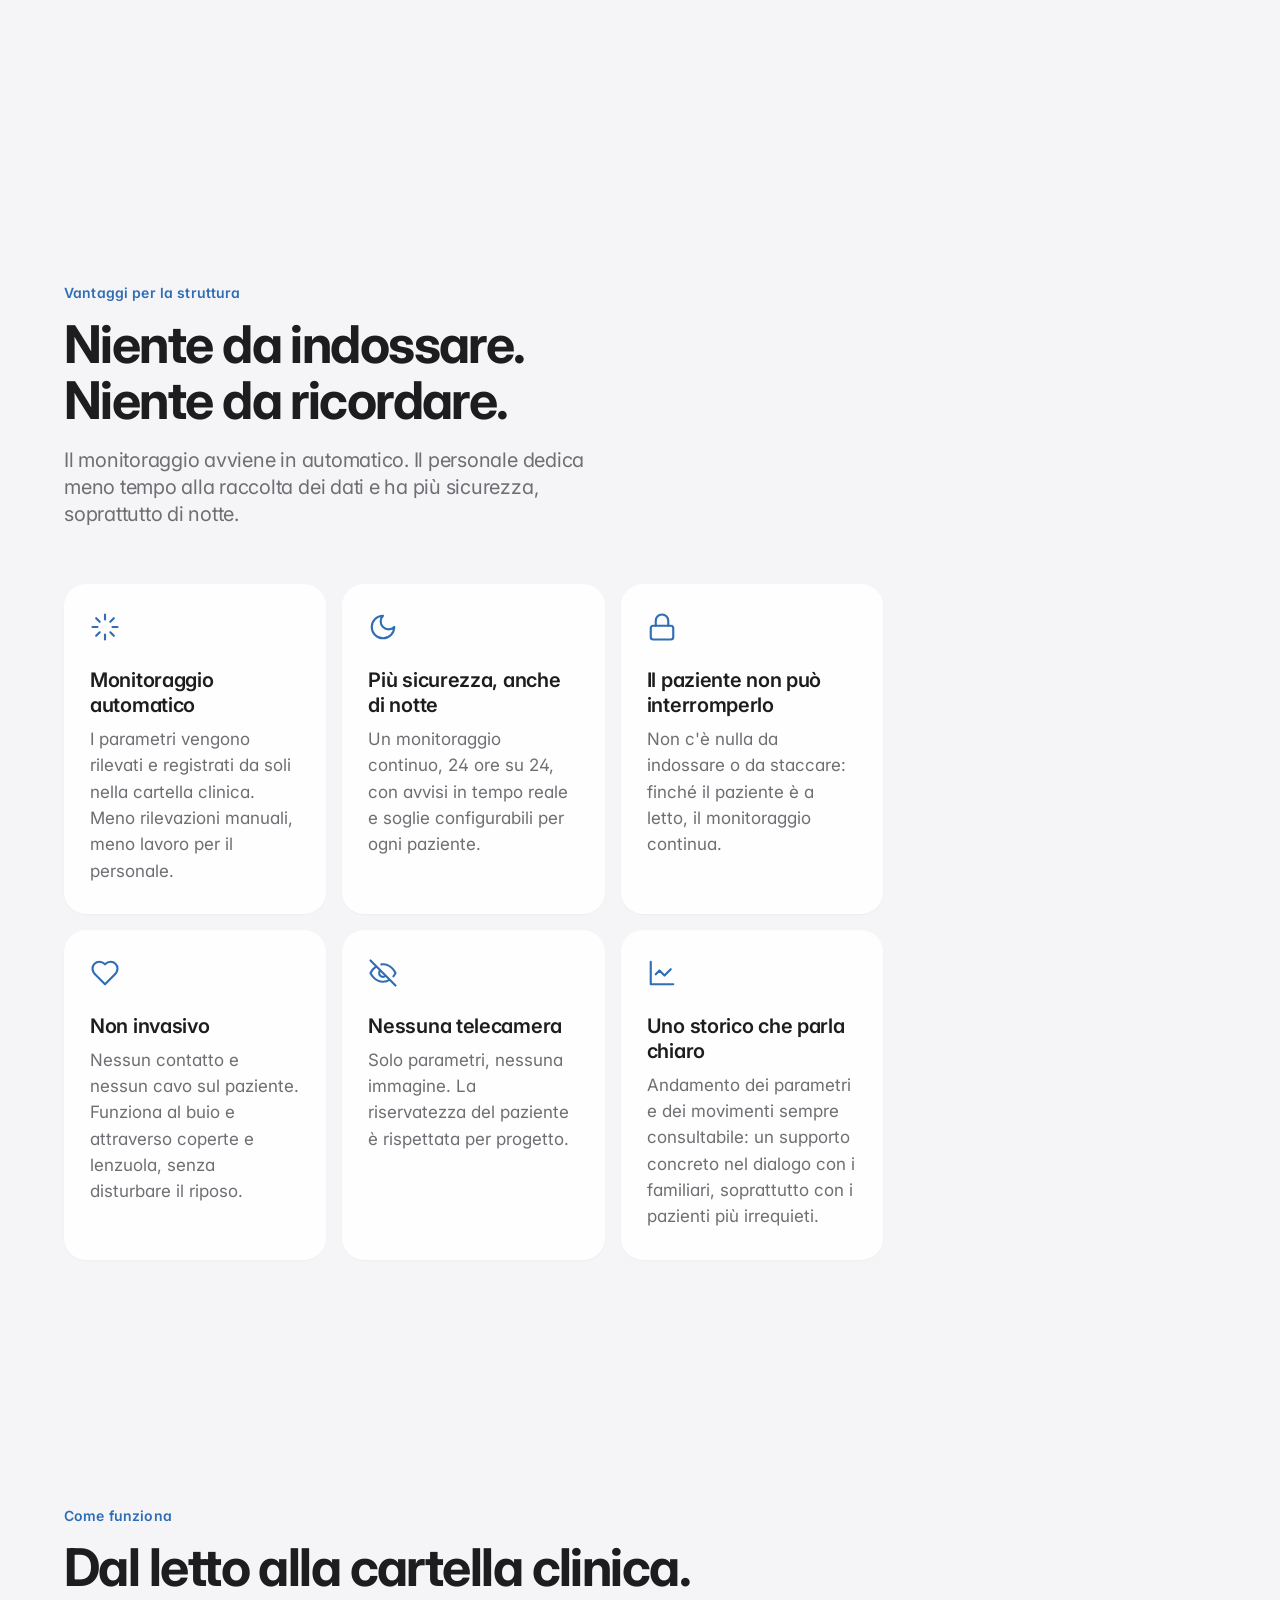
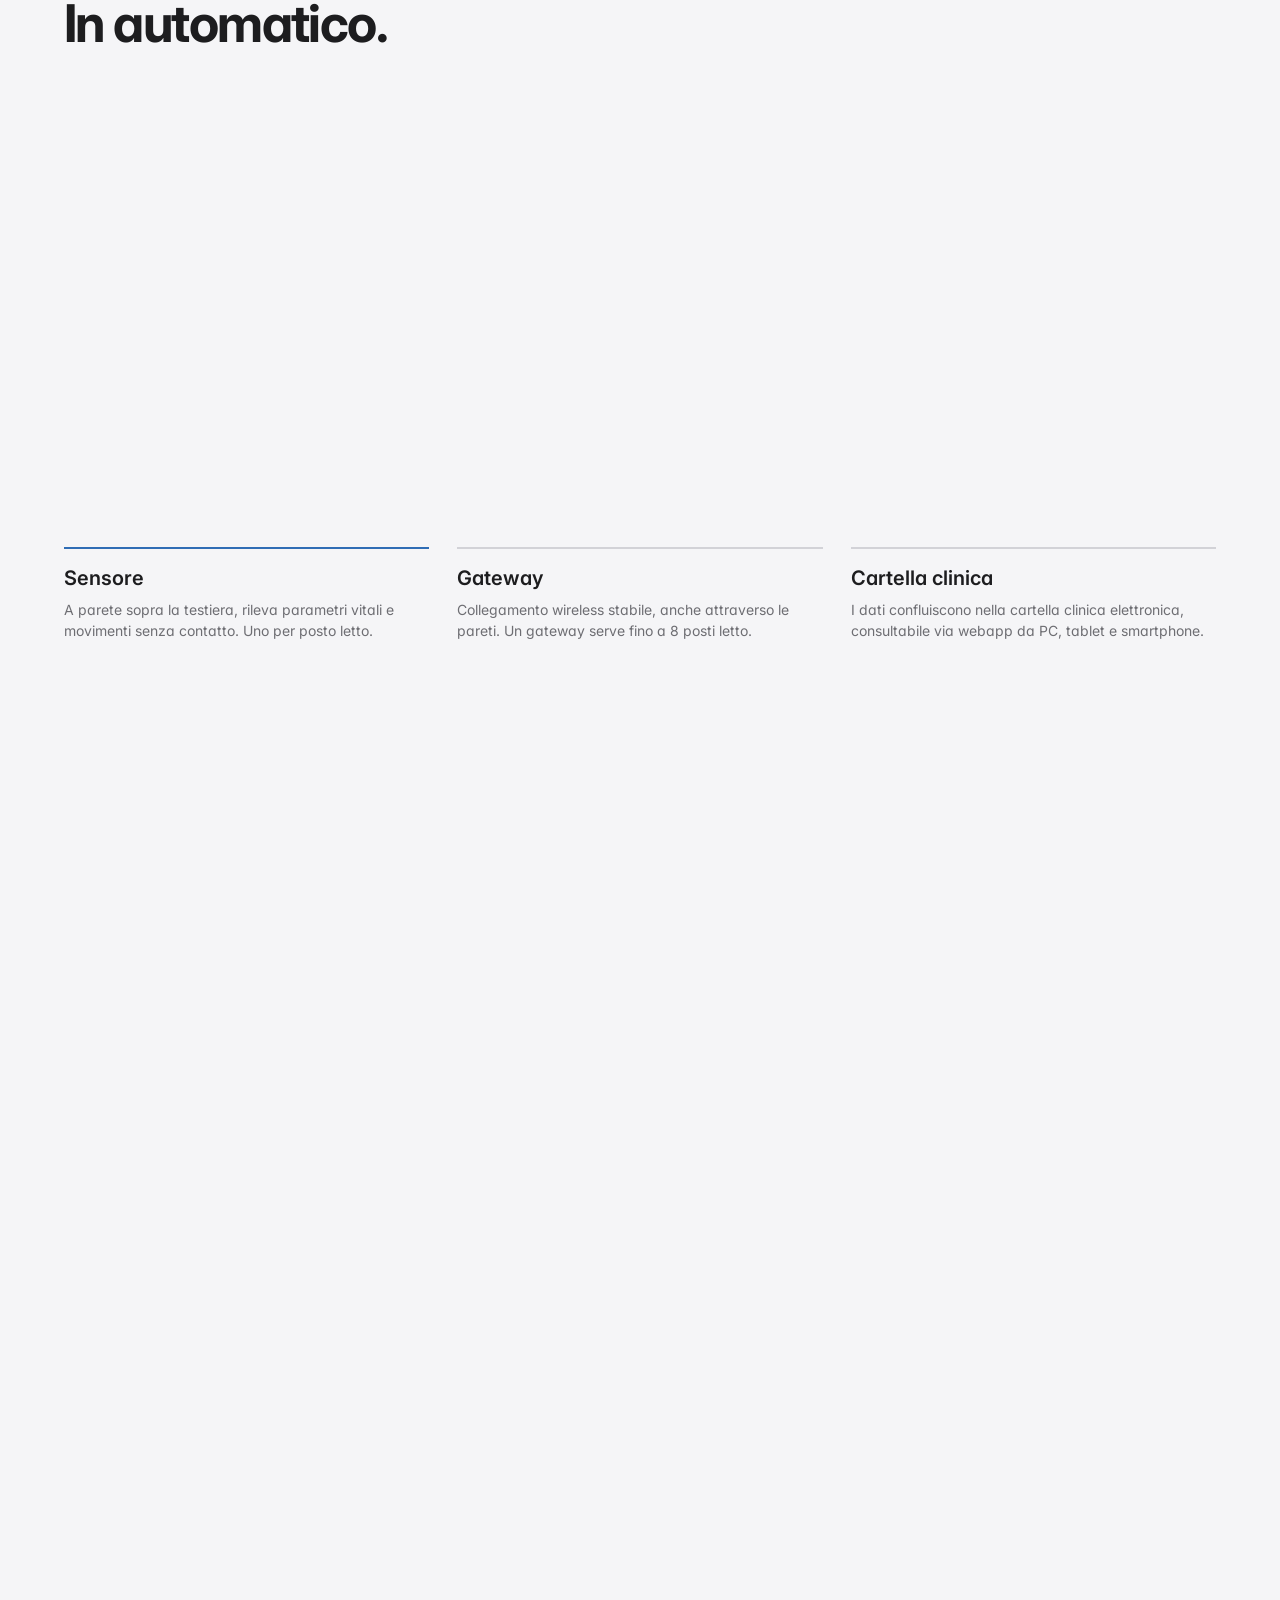
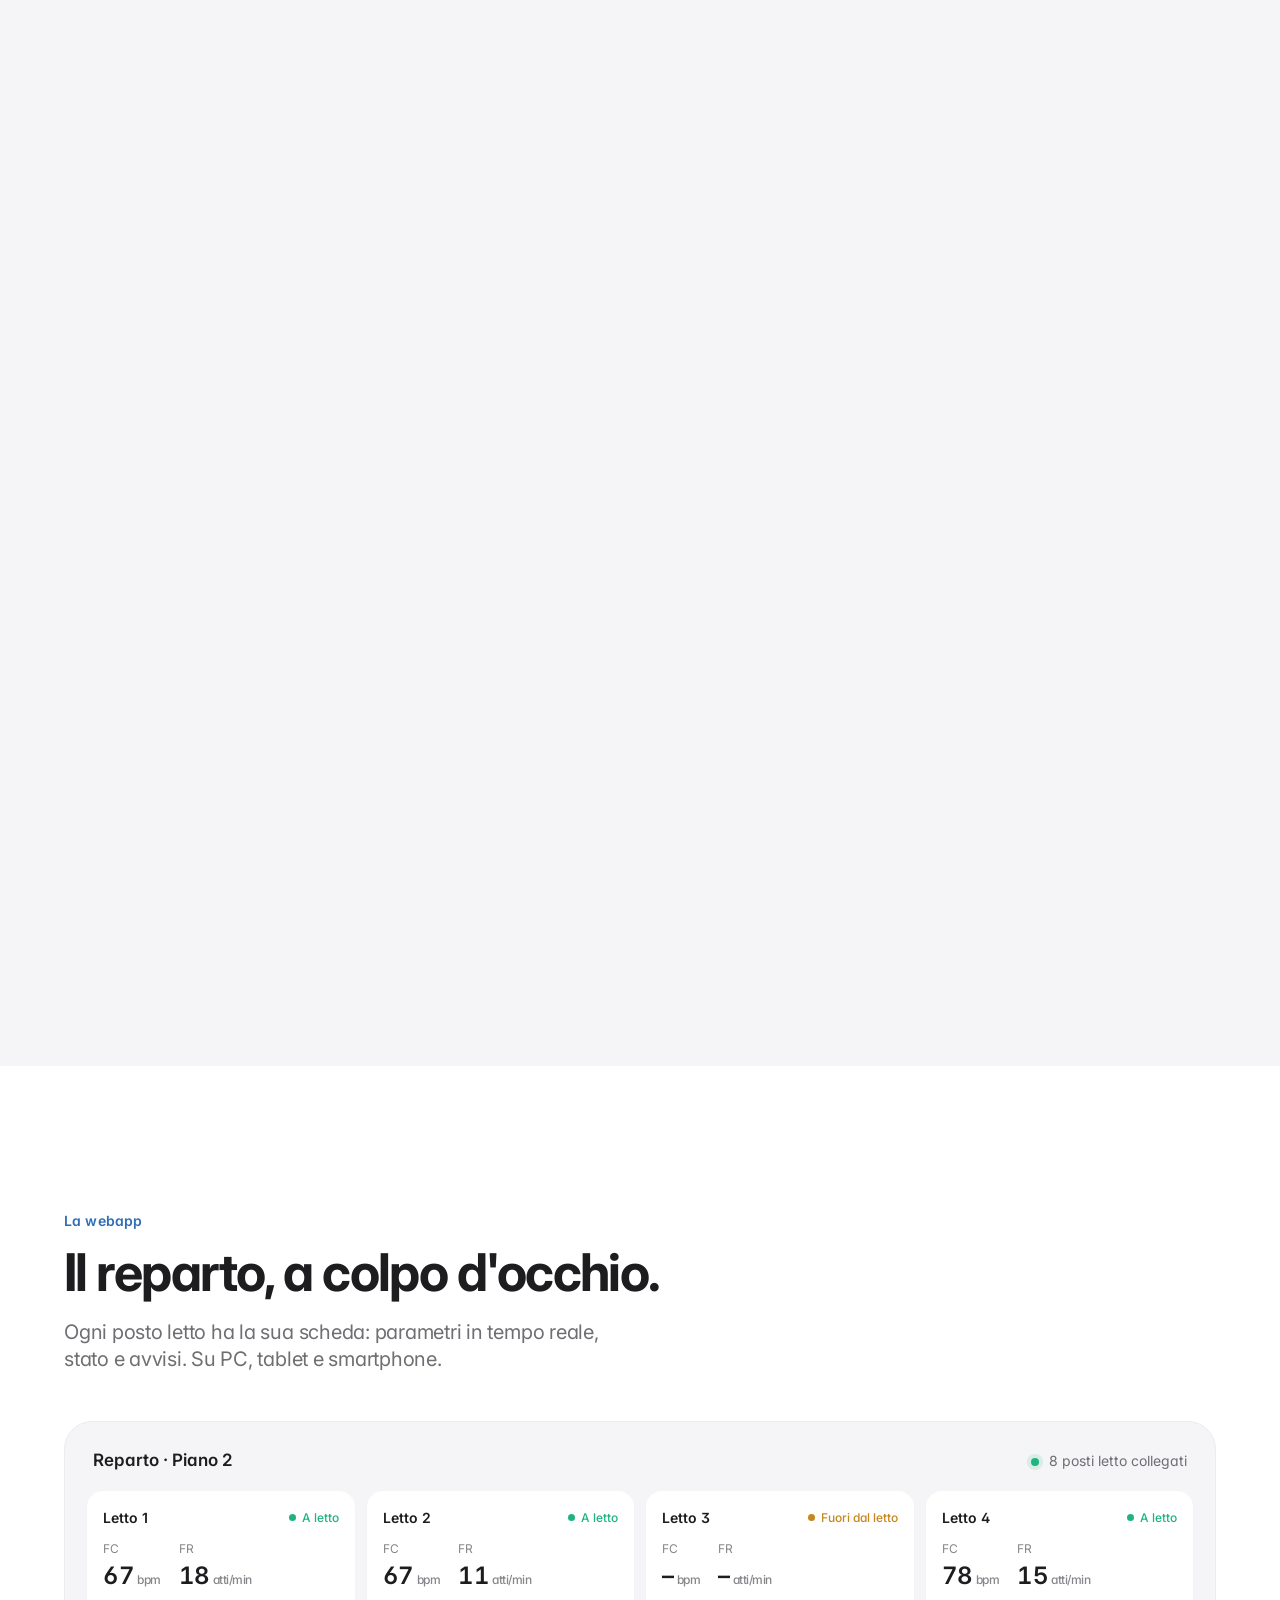
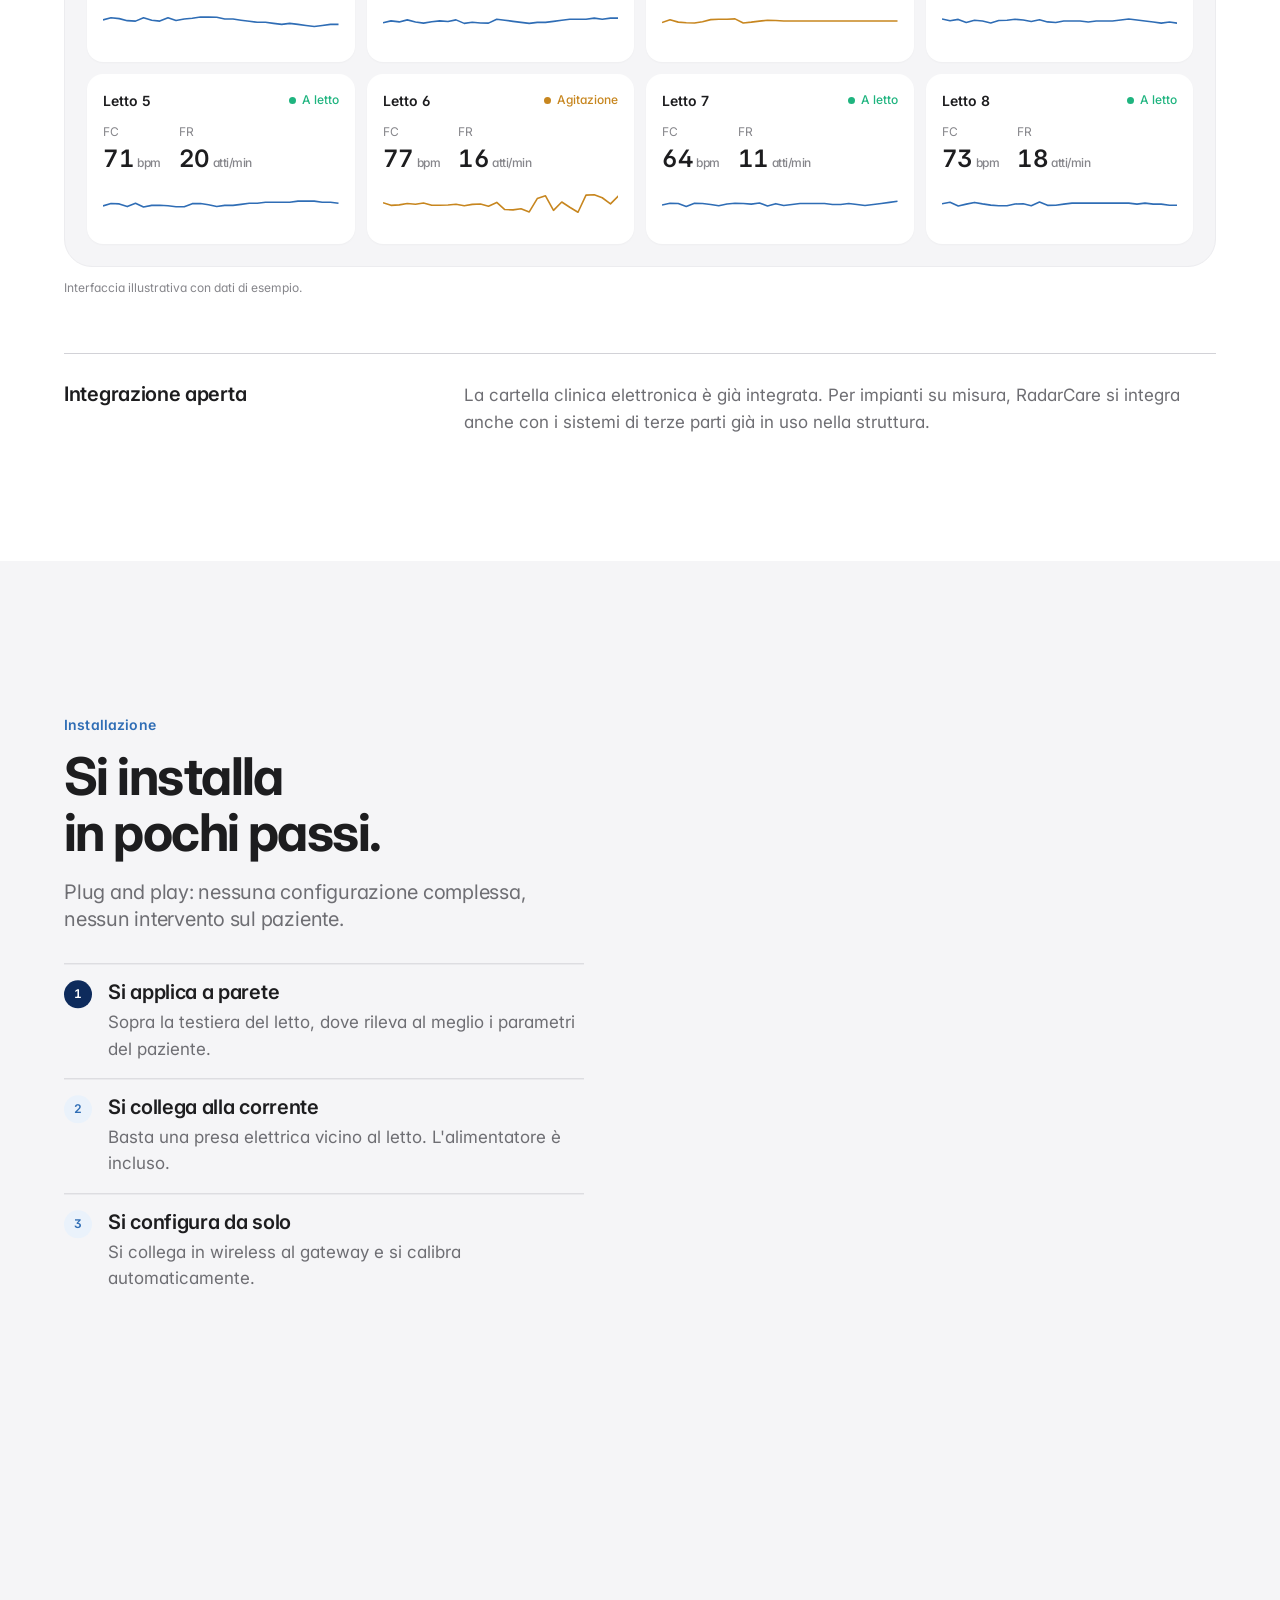
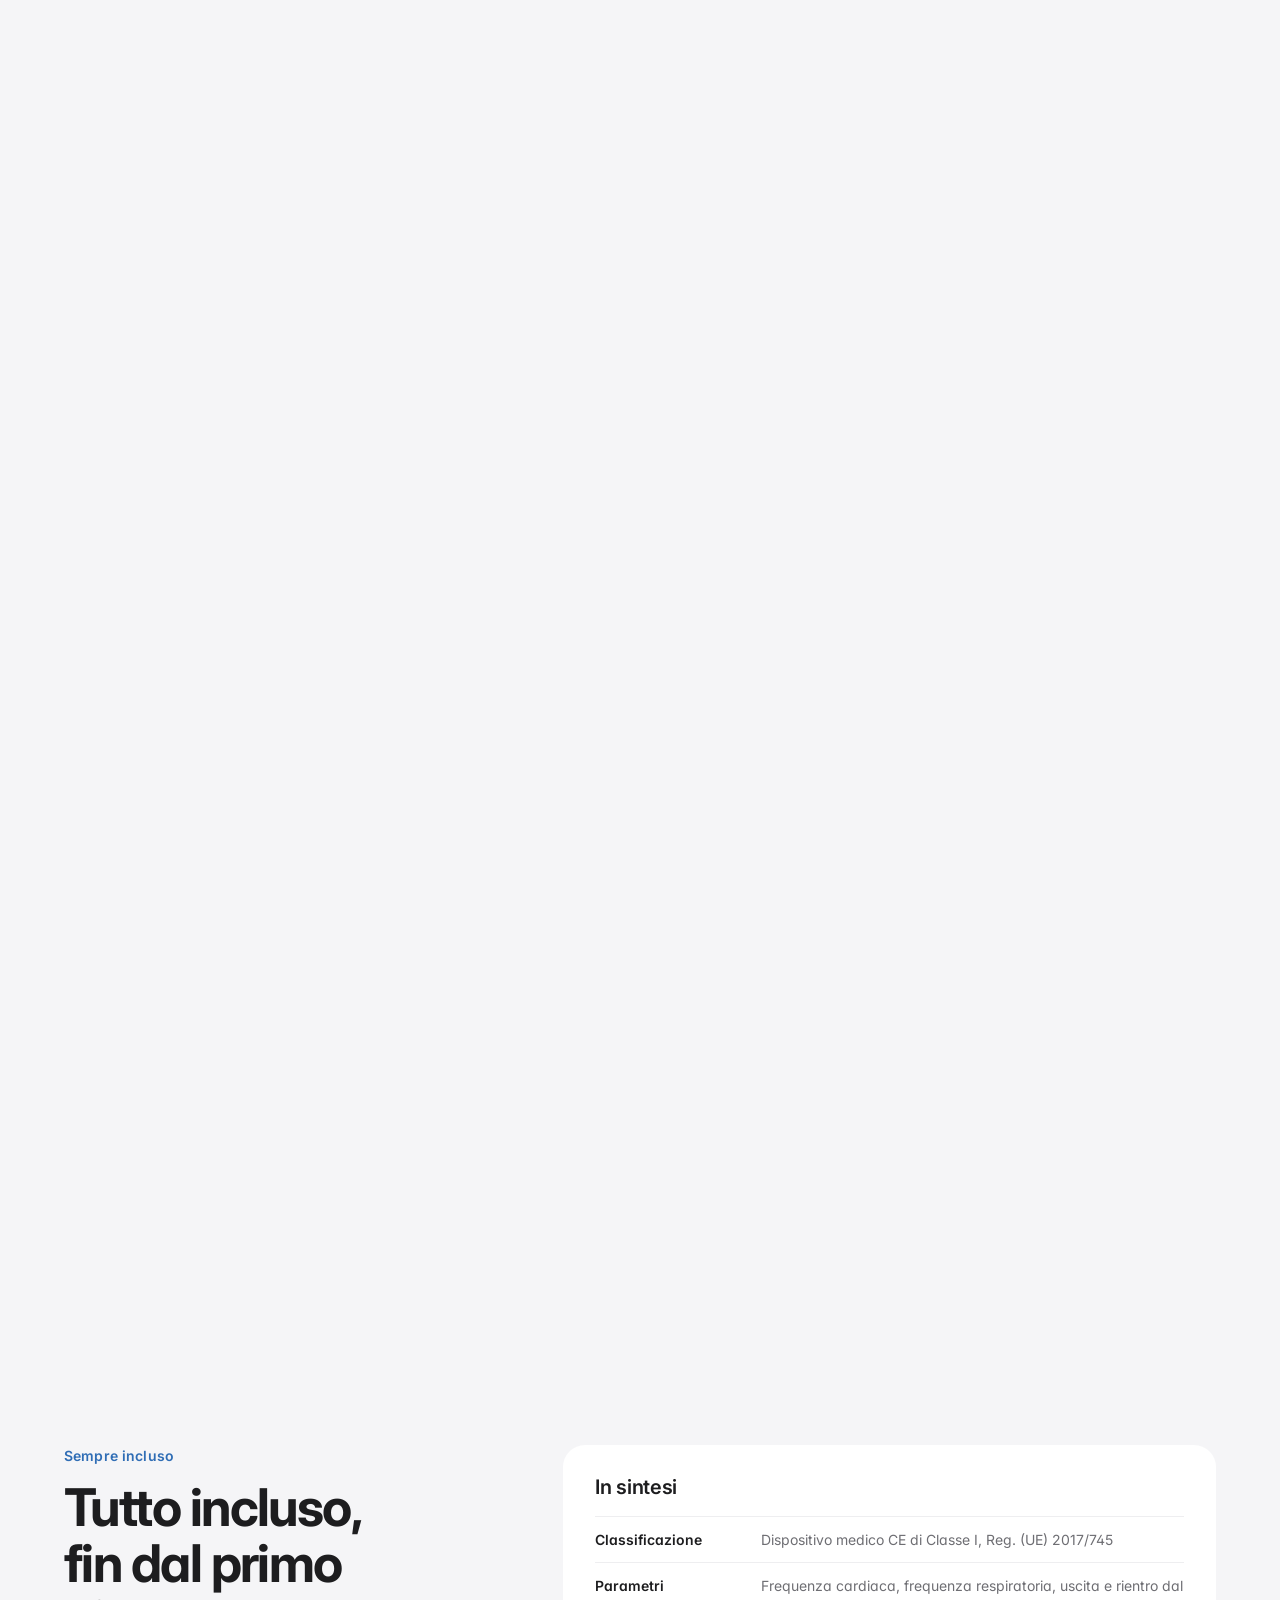
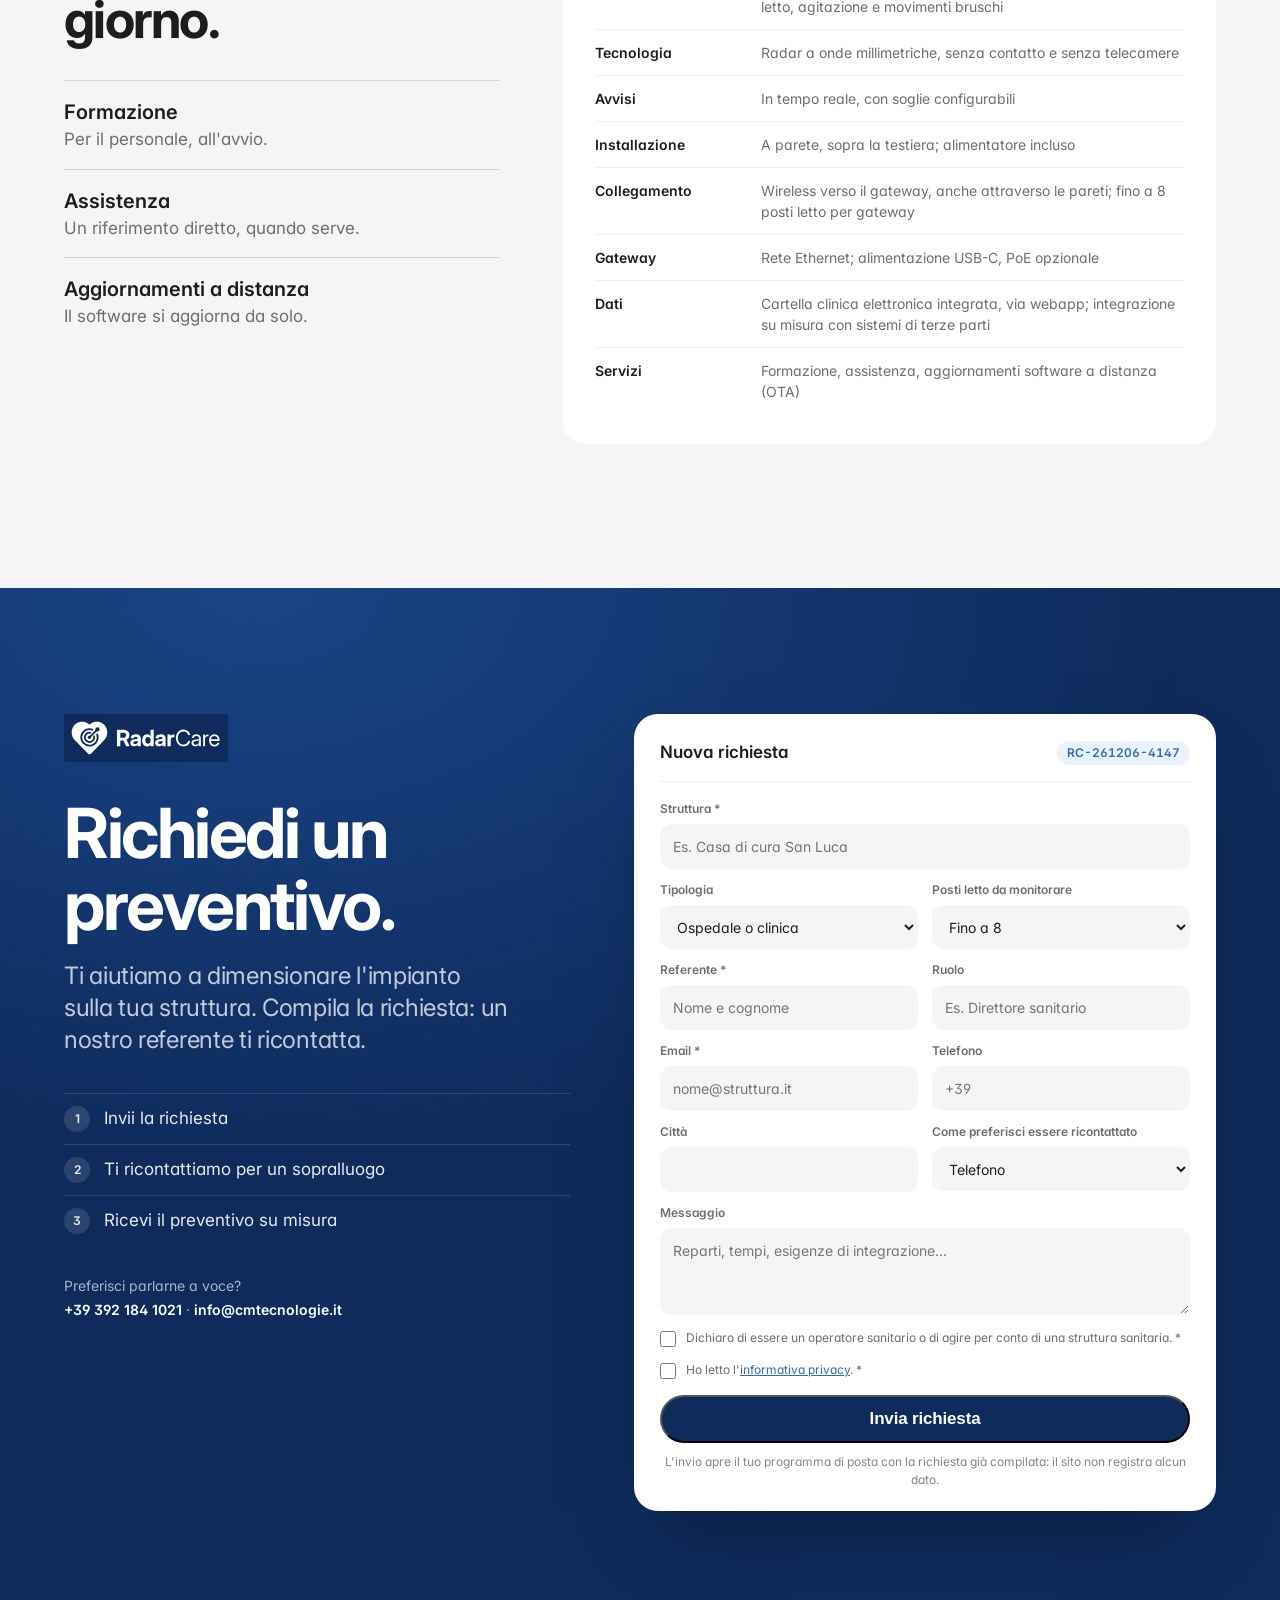
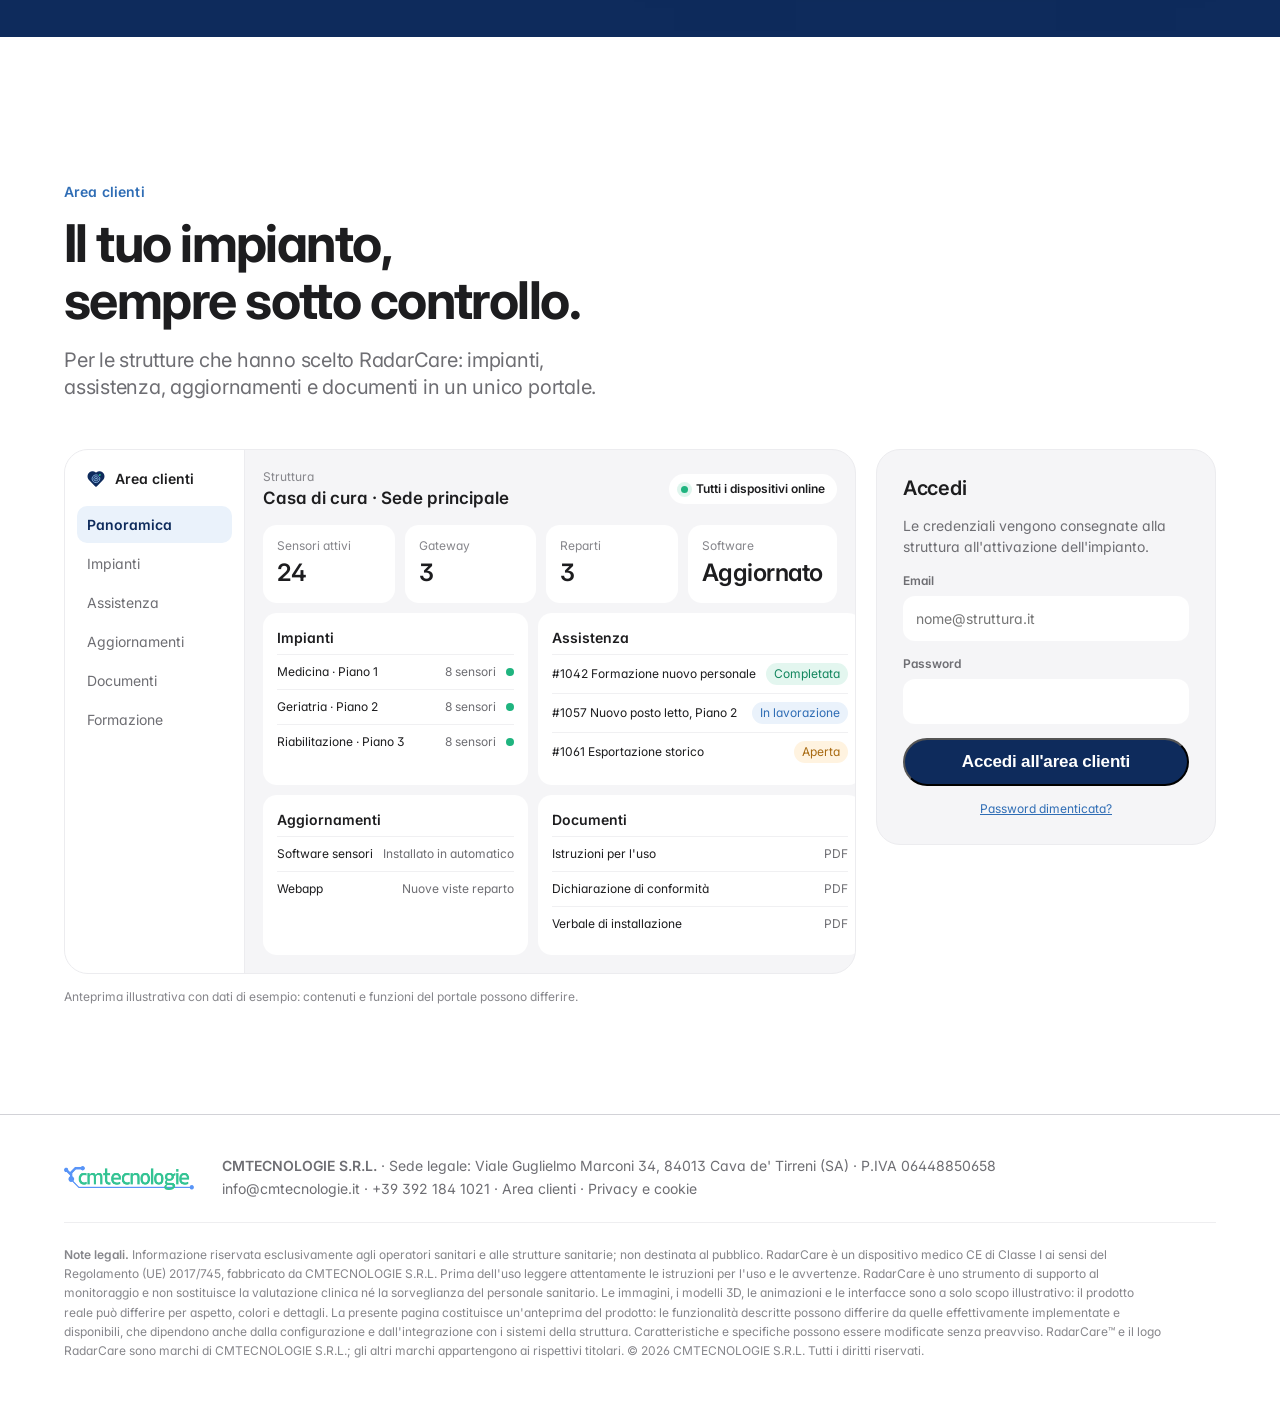
==== commit bbe289eb: "Add files via upload" ====
--- a/index.html
+++ b/index.html
@@ -1,436 +1,356 @@
-<!DOCTYPE html>
+<!doctype html>
 <html lang="it">
 <head>
-    <meta charset="UTF-8">
-    <meta name="viewport" content="width=device-width, initial-scale=1.0">
-    <title>RadarCare - Monitoraggio Intelligente per Strutture Sanitarie e abitazioni</title>
-    <meta name="description" content="RadarCare offre soluzioni smart di monitoraggio non invasivo dei pazienti, per strutture sanitarie e abitazioni.">
-    <meta name="google-site-verification" content="lGPMlEsHBmUmGL5nao309nHb0KcZ66or7hnpTmmaQ0Y" />
-    <link rel="icon" type="image/x-icon" href="/static/favicon.ico">
-    <script src="https://cdn.tailwindcss.com"></script>
-    <script src="https://cdn.jsdelivr.net/npm/feather-icons/dist/feather.min.js"></script>
-    <script src="https://unpkg.com/feather-icons"></script>
-    <script src="https://cdn.jsdelivr.net/npm/vanta@latest/dist/vanta.waves.min.js"></script>
-    <script>
-      tailwind.config = {
-        theme: {
-          extend: {
-            colors: {
-              primary: '#3B82F6',
-              secondary: '#10B981',
-            }
-          }
-        }
-      }
-    </script>
-    <style>
-      .hero-gradient {
-        background: linear-gradient(135deg, rgba(59, 130, 246, 0.9) 0%, rgba(16, 185, 129, 0.9) 100%);
-      }
-      .feature-card:hover {
-        transform: translateY(-8px);
-        box-shadow: 0 20px 25px -5px rgba(0, 0, 0, 0.1), 0 10px 10px -5px rgba(0, 0, 0, 0.04);
-      }
-    </style>
+<meta charset="utf-8">
+<meta name="viewport" content="width=device-width, initial-scale=1">
+<title>RadarCare™ – Monitoraggio continuo e senza contatto dei parametri vitali</title>
+<meta name="description" content="RadarCare™ rileva frequenza cardiaca, frequenza respiratoria e movimenti del paziente senza contatto, giorno e notte. Dispositivo medico CE di Classe I. Informazione riservata agli operatori sanitari.">
+<meta name="theme-color" content="#F5F5F7">
+<meta property="og:type" content="website">
+<meta property="og:title" content="RadarCare™ – Ogni respiro. Ogni battito. Ogni movimento.">
+<meta property="og:description" content="Il monitoraggio continuo e senza contatto di ogni posto letto, giorno e notte.">
+<meta property="og:image" content="https://radarcare.it/assets/img/og.jpg">
+<meta property="og:locale" content="it_IT">
+<link rel="icon" href="assets/img/favicon.svg" type="image/svg+xml">
+<link rel="preload" href="assets/fonts/Inter-var.woff2" as="font" type="font/woff2" crossorigin>
+<link rel="stylesheet" href="styles.css">
+<script type="importmap">{"imports":{"three":"./vendor/three.module.min.js"}}</script>
 </head>
-<body class="font-sans antialiased text-gray-800">
-  <!-- Navbar -->
-  <nav class="bg-white shadow-lg fixed w-full z-10">
-    <div class="max-w-7xl mx-auto px-4 sm:px-6 lg:px-8">
-      <div class="flex justify-between h-16">
-        <div class="flex items-center">
-          <div class="flex-shrink-0 flex items-center">
-                <div class="flex-shrink-0 flex items-center">
-                  <img src="https://www.mctecnologie.net/offtopic/radarcare_logo.jpeg" alt="RadarCare logo" class="h-8 w-8 text-primary">
-                  <span class="ml-2 text-xl font-bold text-gray-900">RadarCare</span>
-                </div>
+<body>
+<a class="skip" href="#contenuto">Vai al contenuto</a>
+
+<header class="hdr">
+<div class="notice" role="note">Informazione riservata agli operatori sanitari<span class="hide-m"> e alle strutture sanitarie</span>.</div>
+<div class="nav" id="nav">
+  <a class="nav__brand" href="#top" aria-label="RadarCare, torna all'inizio"><img src="assets/img/radarcare-logo.svg" alt="RadarCare" width="132" height="39"></a>
+  <nav class="nav__links" aria-label="Sezioni">
+    <a href="#parametri">Cosa rileva</a>
+    <a href="#vantaggi">Vantaggi</a>
+    <a href="#sistema">Come funziona</a>
+    <a href="#installazione">Installazione</a>
+    <a href="#area-clienti">Area clienti</a>
+  </nav>
+  <a class="btn btn--sm" href="#contatti">Richiedi un preventivo</a>
+</div>
+</header>
+
+<svg class="links" id="links" aria-hidden="true"></svg>
+<canvas id="scene" aria-hidden="true"></canvas>
+
+<main id="contenuto">
+
+<!-- HERO -->
+<section class="story" id="top" data-len="2.1">
+  <div class="sticky">
+    <div class="hero__copy" data-in="-1" data-out="0.34">
+      <p class="eyebrow">Dispositivo medico CE · Classe I</p>
+      <h1 class="hero__title">
+        <span class="ln">Ogni respiro.</span>
+        <span class="ln">Ogni battito.</span>
+        <span class="ln ln--blue">Ogni movimento.</span>
+      </h1>
+      <p class="lead">Il monitoraggio continuo e senza contatto di ogni posto letto, giorno e notte.</p>
+      <div class="hero__cta">
+        <a class="btn" href="#contatti">Richiedi un preventivo</a>
+        <a class="btn btn--ghost" href="#parametri">Scopri RadarCare</a>
+      </div>
+    </div>
+    <img class="poster" src="assets/img/sensor-poster.webp" alt="Il sensore RadarCare, un piccolo dispositivo grigio chiaro da parete" width="900" height="760">
+    <div class="scroll-hint" data-in="-1" data-out="0.12" aria-hidden="true"><span></span></div>
+
+    <div class="hero__b" data-in="0.52" data-out="2">
+      <h2 class="h2">Il monitoraggio<br>che non si vede.</h2>
+      <p class="body">RadarCare è un piccolo sensore che si applica a parete, sopra la testiera del letto. Rileva in modo continuo frequenza cardiaca, frequenza respiratoria e movimenti del paziente, <strong>senza contatto, senza telecamere e senza nulla da indossare</strong>. I dati arrivano da soli nella cartella clinica elettronica.</p>
+      <p class="body muted">Merito della tecnologia radar a onde millimetriche: affidabilità da dispositivo medico certificato, in un oggetto discreto che il paziente quasi non nota.</p>
+      <div class="live" data-in="0.62" data-out="2">
+        <div class="live__head"><span class="dot"></span>Letto 4 · in tempo reale<span class="live__ex">dati di esempio</span></div>
+        <div class="live__row">
+          <div><span class="live__k">Frequenza cardiaca</span><span class="live__v"><b data-live="hr">72</b> bpm</span></div>
+          <canvas class="wave" data-wave="hr" width="240" height="56"></canvas>
+        </div>
+        <div class="live__row">
+          <div><span class="live__k">Frequenza respiratoria</span><span class="live__v"><b data-live="rr">16</b> atti/min</span></div>
+          <canvas class="wave" data-wave="rr" width="240" height="56"></canvas>
+        </div>
+      </div>
+    </div>
+  </div>
+</section>
+
+<!-- NUMERI -->
+<section class="stats" aria-label="RadarCare in numeri">
+  <div class="stat reveal"><b>24/7</b><span>Monitoraggio continuo, giorno e notte</span></div>
+  <div class="stat reveal"><b>0</b><span>Contatti con il paziente e dispositivi da indossare</span></div>
+  <div class="stat reveal"><b>8</b><span>Posti letto collegati a un solo gateway</span></div>
+</section>
+
+<!-- PARAMETRI -->
+<section class="story" id="parametri" data-len="3.0">
+  <div class="sticky">
+    <div class="params">
+      <p class="eyebrow" data-in="-1" data-out="2">Cosa rileva</p>
+      <h2 class="h2" data-in="-1" data-out="2">Quattro parametri.<br>Nessun contatto.</h2>
+      <ol class="params__list">
+        <li class="param" data-step="0">
+          <span class="param__n">01</span>
+          <div><h3 class="h3">Frequenza cardiaca</h3><p class="body">Rilevata in modo continuo, senza elettrodi né sensori sul corpo.</p></div>
+          <canvas class="wave" data-wave="hr" width="320" height="64"></canvas>
+        </li>
+        <li class="param" data-step="1">
+          <span class="param__n">02</span>
+          <div><h3 class="h3">Frequenza respiratoria</h3><p class="body">Ogni atto respiratorio, monitorato anche durante il sonno.</p></div>
+          <canvas class="wave" data-wave="rr" width="320" height="64"></canvas>
+        </li>
+        <li class="param" data-step="2">
+          <span class="param__n">03</span>
+          <div><h3 class="h3">Uscita e rientro dal letto</h3><p class="body">Segnala quando il paziente lascia il letto e quando vi ritorna.</p></div>
+          <canvas class="wave" data-wave="bed" width="320" height="64"></canvas>
+        </li>
+        <li class="param" data-step="3">
+          <span class="param__n">04</span>
+          <div><h3 class="h3">Agitazione e movimenti bruschi</h3><p class="body">Riconosce i momenti di irrequietezza, a ogni ora.</p></div>
+          <canvas class="wave" data-wave="mov" width="320" height="64"></canvas>
+        </li>
+      </ol>
+      <p class="params__foot" data-in="-1" data-out="2"><span class="dot"></span>Avvisi in tempo reale, con soglie configurabili per ogni paziente.</p>
+    </div>
+  </div>
+</section>
+
+<!-- VANTAGGI -->
+<section class="benefits" id="vantaggi">
+  <div class="benefits__head reveal">
+    <p class="eyebrow">Vantaggi per la struttura</p>
+    <h2 class="h2">Niente da indossare.<br>Niente da ricordare.</h2>
+    <p class="lead lead--sm">Il monitoraggio avviene in automatico. Il personale dedica meno tempo alla raccolta dei dati e ha più sicurezza, soprattutto di notte.</p>
+  </div>
+  <div class="cards">
+    <article class="card reveal"><svg class="ic" viewBox="0 0 24 24" aria-hidden="true"><path d="M12 2v4M12 18v4M4.93 4.93l2.83 2.83M16.24 16.24l2.83 2.83M2 12h4M18 12h4M4.93 19.07l2.83-2.83M16.24 7.76l2.83-2.83"/></svg><h3 class="h3">Monitoraggio automatico</h3><p class="body">I parametri vengono rilevati e registrati da soli nella cartella clinica. Meno rilevazioni manuali, meno lavoro per il personale.</p></article>
+    <article class="card reveal"><svg class="ic" viewBox="0 0 24 24" aria-hidden="true"><path d="M12 3a6 6 0 0 0 9 9 9 9 0 1 1-9-9Z"/></svg><h3 class="h3">Più sicurezza, anche di notte</h3><p class="body">Un monitoraggio continuo, 24 ore su 24, con avvisi in tempo reale e soglie configurabili per ogni paziente.</p></article>
+    <article class="card reveal"><svg class="ic" viewBox="0 0 24 24" aria-hidden="true"><rect x="3" y="11" width="18" height="11" rx="2"/><path d="M7 11V7a5 5 0 0 1 10 0v4"/></svg><h3 class="h3">Il paziente non può interromperlo</h3><p class="body">Non c'è nulla da indossare o da staccare: finché il paziente è a letto, il monitoraggio continua.</p></article>
+    <article class="card reveal"><svg class="ic" viewBox="0 0 24 24" aria-hidden="true"><path d="M19 14c1.49-1.46 3-3.21 3-5.5A5.5 5.5 0 0 0 16.5 3c-1.76 0-3 .5-4.5 2-1.5-1.5-2.74-2-4.5-2A5.5 5.5 0 0 0 2 8.5c0 2.3 1.5 4.05 3 5.5l7 7Z"/></svg><h3 class="h3">Non invasivo</h3><p class="body">Nessun contatto e nessun cavo sul paziente. Funziona al buio e attraverso coperte e lenzuola, senza disturbare il riposo.</p></article>
+    <article class="card reveal"><svg class="ic" viewBox="0 0 24 24" aria-hidden="true"><path d="M9.88 9.88a3 3 0 1 0 4.24 4.24M10.73 5.08A10.43 10.43 0 0 1 12 5c7 0 10 7 10 7a13.16 13.16 0 0 1-1.67 2.68M6.61 6.61A13.53 13.53 0 0 0 2 12s3 7 10 7a9.74 9.74 0 0 0 5.39-1.61M2 2l20 20"/></svg><h3 class="h3">Nessuna telecamera</h3><p class="body">Solo parametri, nessuna immagine. La riservatezza del paziente è rispettata per progetto.</p></article>
+    <article class="card reveal"><svg class="ic" viewBox="0 0 24 24" aria-hidden="true"><path d="M3 3v18h18"/><path d="m19 9-5 5-4-4-3 3"/></svg><h3 class="h3">Uno storico che parla chiaro</h3><p class="body">Andamento dei parametri e dei movimenti sempre consultabile: un supporto concreto nel dialogo con i familiari, soprattutto con i pazienti più irrequieti.</p></article>
+  </div>
+</section>
+
+<!-- SISTEMA -->
+<section class="story" id="sistema" data-len="3.2">
+  <div class="sticky">
+    <div class="sys__head">
+      <p class="eyebrow" data-in="-1" data-out="2">Come funziona</p>
+      <h2 class="h2" data-in="-1" data-out="2">Dal letto alla cartella clinica.<br>In automatico.</h2>
+    </div>
+    <ol class="sys__steps">
+      <li data-sys="0"><b>Sensore</b><span>A parete sopra la testiera, rileva parametri vitali e movimenti senza contatto. Uno per posto letto.</span></li>
+      <li data-sys="1"><b>Gateway</b><span>Collegamento wireless stabile, anche attraverso le pareti. Un gateway serve fino a 8 posti letto.</span></li>
+      <li data-sys="2"><b>Cartella clinica</b><span>I dati confluiscono nella cartella clinica elettronica, consultabile via webapp da PC, tablet e smartphone.</span></li>
+    </ol>
+    <div class="ehr" id="ehr" aria-hidden="true">
+      <div class="ehr__bar"><i></i><i></i><i></i><span>Cartella clinica elettronica</span></div>
+      <div class="ehr__body">
+        <div class="ehr__row"><span>Letto 1</span><em>72 bpm · 15 atti/min</em><s class="ok"></s></div>
+        <div class="ehr__row"><span>Letto 2</span><em>64 bpm · 13 atti/min</em><s class="ok"></s></div>
+        <div class="ehr__row"><span>Letto 3</span><em>Fuori dal letto</em><s class="warn"></s></div>
+        <div class="ehr__row"><span>Letto 4</span><em>80 bpm · 18 atti/min</em><s class="ok"></s></div>
+        <div class="ehr__row"><span>Letto 5</span><em>69 bpm · 16 atti/min</em><s class="ok"></s></div>
+      </div>
+      <div class="ehr__devices"><span>PC</span><span>Tablet</span><span>Smartphone</span></div>
+    </div>
+    <p class="sys__tag" id="tagGw">Ethernet · USB-C, PoE opzionale</p>
+  </div>
+</section>
+
+<!-- REPARTO -->
+<section class="ward" id="reparto">
+  <div class="ward__head reveal">
+    <p class="eyebrow">La webapp</p>
+    <h2 class="h2">Il reparto, a colpo d'occhio.</h2>
+    <p class="lead lead--sm">Ogni posto letto ha la sua scheda: parametri in tempo reale, stato e avvisi. Su PC, tablet e smartphone.</p>
+  </div>
+  <div class="dash reveal" id="dash" aria-label="Interfaccia illustrativa della webapp con dati di esempio">
+    <div class="dash__top"><b>Reparto · Piano 2</b><span><span class="dot"></span>8 posti letto collegati</span></div>
+    <div class="dash__grid" id="dashGrid"></div>
+  </div>
+  <p class="fine">Interfaccia illustrativa con dati di esempio.</p>
+  <div class="integr reveal">
+    <h3 class="h3">Integrazione aperta</h3>
+    <p class="body">La cartella clinica elettronica è già integrata. Per impianti su misura, RadarCare si integra anche con i sistemi di terze parti già in uso nella struttura.</p>
+  </div>
+</section>
+
+<!-- INSTALLAZIONE -->
+<section class="story" id="installazione" data-len="2.6">
+  <div class="sticky">
+    <div class="inst">
+      <p class="eyebrow" data-in="-1" data-out="2">Installazione</p>
+      <h2 class="h2" data-in="-1" data-out="2">Si installa<br>in pochi passi.</h2>
+      <p class="lead lead--sm" data-in="-1" data-out="2">Plug and play: nessuna configurazione complessa, nessun intervento sul paziente.</p>
+      <ol class="inst__steps">
+        <li data-inst="0"><span class="param__n">1</span><div><h3 class="h3">Si applica a parete</h3><p class="body">Sopra la testiera del letto, dove rileva al meglio i parametri del paziente.</p></div></li>
+        <li data-inst="1"><span class="param__n">2</span><div><h3 class="h3">Si collega alla corrente</h3><p class="body">Basta una presa elettrica vicino al letto. L'alimentatore è incluso.</p></div></li>
+        <li data-inst="2"><span class="param__n">3</span><div><h3 class="h3">Si configura da solo</h3><p class="body">Si collega in wireless al gateway e si calibra automaticamente.</p></div></li>
+      </ol>
+    </div>
+    <div class="calib" id="calib" aria-hidden="true"><span class="dot"></span>Collegato · calibrazione completata</div>
+  </div>
+</section>
+
+<!-- INCLUSO + SINTESI -->
+<section class="specs">
+  <div class="included reveal">
+    <p class="eyebrow">Sempre incluso</p>
+    <h2 class="h2">Tutto incluso,<br>fin dal primo giorno.</h2>
+    <ul class="inc">
+      <li><b>Formazione</b><span>Per il personale, all'avvio.</span></li>
+      <li><b>Assistenza</b><span>Un riferimento diretto, quando serve.</span></li>
+      <li><b>Aggiornamenti a distanza</b><span>Il software si aggiorna da solo.</span></li>
+    </ul>
+  </div>
+  <div class="table reveal">
+    <h3 class="h3">In sintesi</h3>
+    <dl>
+      <div><dt>Classificazione</dt><dd>Dispositivo medico CE di Classe I, Reg. (UE) 2017/745</dd></div>
+      <div><dt>Parametri</dt><dd>Frequenza cardiaca, frequenza respiratoria, uscita e rientro dal letto, agitazione e movimenti bruschi</dd></div>
+      <div><dt>Tecnologia</dt><dd>Radar a onde millimetriche, senza contatto e senza telecamere</dd></div>
+      <div><dt>Avvisi</dt><dd>In tempo reale, con soglie configurabili</dd></div>
+      <div><dt>Installazione</dt><dd>A parete, sopra la testiera; alimentatore incluso</dd></div>
+      <div><dt>Collegamento</dt><dd>Wireless verso il gateway, anche attraverso le pareti; fino a 8 posti letto per gateway</dd></div>
+      <div><dt>Gateway</dt><dd>Rete Ethernet; alimentazione USB-C, PoE opzionale</dd></div>
+      <div><dt>Dati</dt><dd>Cartella clinica elettronica integrata, via webapp; integrazione su misura con sistemi di terze parti</dd></div>
+      <div><dt>Servizi</dt><dd>Formazione, assistenza, aggiornamenti software a distanza (OTA)</dd></div>
+    </dl>
+  </div>
+</section>
+
+<!-- CONTATTI / RICHIESTA -->
+<section class="cta" id="contatti">
+  <div class="cta__in">
+    <div class="cta__copy">
+      <img class="cta__logo" src="assets/img/radarcare-logo-bianco.svg" alt="RadarCare" width="190" height="56">
+      <h2 class="h1">Richiedi un preventivo.</h2>
+      <p class="lead lead--inv">Ti aiutiamo a dimensionare l'impianto sulla tua struttura. Compila la richiesta: un nostro referente ti ricontatta.</p>
+      <ul class="cta__flow">
+        <li><span>1</span>Invii la richiesta</li>
+        <li><span>2</span>Ti ricontattiamo per un sopralluogo</li>
+        <li><span>3</span>Ricevi il preventivo su misura</li>
+      </ul>
+      <p class="cta__alt">Preferisci parlarne a voce?<br><a href="tel:+393921841021">+39 392 184 1021</a> · <a href="mailto:info@cmtecnologie.it">info@cmtecnologie.it</a></p>
+    </div>
+
+    <form class="lead-form" id="leadForm" novalidate>
+      <div class="lf__head"><b>Nuova richiesta</b><span id="lfId">RC-0000</span></div>
+      <div class="lf__grid">
+        <label class="f f--wide"><span>Struttura *</span><input name="struttura" required autocomplete="organization" placeholder="Es. Casa di cura San Luca"></label>
+        <label class="f"><span>Tipologia</span>
+          <select name="tipologia"><option>Ospedale o clinica</option><option>RSA o casa di riposo</option><option>Centro di riabilitazione</option><option>Hospice</option><option>Altro</option></select></label>
+        <label class="f"><span>Posti letto da monitorare</span>
+          <select name="letti"><option>Fino a 8</option><option>9–24</option><option>25–64</option><option>Oltre 64</option><option>Da definire</option></select></label>
+        <label class="f"><span>Referente *</span><input name="referente" required autocomplete="name" placeholder="Nome e cognome"></label>
+        <label class="f"><span>Ruolo</span><input name="ruolo" autocomplete="organization-title" placeholder="Es. Direttore sanitario"></label>
+        <label class="f"><span>Email *</span><input name="email" type="email" required autocomplete="email" placeholder="nome@struttura.it"></label>
+        <label class="f"><span>Telefono</span><input name="telefono" type="tel" autocomplete="tel" placeholder="+39"></label>
+        <label class="f"><span>Città</span><input name="citta" autocomplete="address-level2"></label>
+        <label class="f"><span>Come preferisci essere ricontattato</span>
+          <select name="contatto"><option>Telefono</option><option>Email</option><option>Indifferente</option></select></label>
+        <label class="f f--wide"><span>Messaggio</span><textarea name="messaggio" rows="3" placeholder="Reparti, tempi, esigenze di integrazione…"></textarea></label>
+      </div>
+      <label class="chk"><input type="checkbox" name="prof" required><span>Dichiaro di essere un operatore sanitario o di agire per conto di una struttura sanitaria. *</span></label>
+      <label class="chk"><input type="checkbox" name="privacy" required><span>Ho letto l'<a href="privacy.html" target="_blank">informativa privacy</a>. *</span></label>
+      <p class="lf__err" id="lfErr" role="alert"></p>
+      <button class="btn lf__btn" type="submit">Invia richiesta</button>
+      <p class="lf__note">L'invio apre il tuo programma di posta con la richiesta già compilata: il sito non registra alcun dato.</p>
+
+      <div class="lf__done" id="lfDone" hidden>
+        <div class="lf__check" aria-hidden="true"><svg viewBox="0 0 24 24"><path d="M5 12.5l4.2 4.2L19 7"/></svg></div>
+        <b>Richiesta <span id="lfId2">RC-0000</span> pronta</b>
+        <p>Si è aperto il tuo programma di posta con tutti i dati: premi <strong>Invia</strong> per inoltrarla. Ti ricontatteremo al più presto.</p>
+        <ol class="lf__steps"><li class="ok">Richiesta compilata</li><li class="cur">Invio dalla tua email</li><li>Presa in carico</li><li>Preventivo</li></ol>
+        <button class="btn btn--ghost btn--sm" type="button" id="lfAgain">Nuova richiesta</button>
+      </div>
+    </form>
+  </div>
+</section>
+
+<!-- AREA CLIENTI -->
+<section class="client" id="area-clienti">
+  <div class="client__head reveal">
+    <p class="eyebrow">Area clienti</p>
+    <h2 class="h2">Il tuo impianto,<br>sempre sotto controllo.</h2>
+    <p class="lead lead--sm">Per le strutture che hanno scelto RadarCare: impianti, assistenza, aggiornamenti e documenti in un unico portale.</p>
+  </div>
+  <div class="client__grid">
+    <div class="portal reveal" aria-label="Anteprima illustrativa del portale clienti">
+      <aside class="portal__side">
+        <div class="portal__brand"><img src="assets/img/favicon.svg" alt="" width="22" height="22">Area clienti</div>
+        <nav><span class="on">Panoramica</span><span>Impianti</span><span>Assistenza</span><span>Aggiornamenti</span><span>Documenti</span><span>Formazione</span></nav>
+      </aside>
+      <div class="portal__main">
+        <div class="portal__top"><div><small>Struttura</small><b>Casa di cura · Sede principale</b></div><span class="pill"><span class="dot"></span>Tutti i dispositivi online</span></div>
+        <div class="portal__kpi">
+          <div><small>Sensori attivi</small><b>24</b></div>
+          <div><small>Gateway</small><b>3</b></div>
+          <div><small>Reparti</small><b>3</b></div>
+          <div><small>Software</small><b>Aggiornato</b></div>
+        </div>
+        <div class="portal__cols">
+          <div class="pcard">
+            <h4>Impianti</h4>
+            <div class="prow"><span>Medicina · Piano 1</span><em>8 sensori</em><s class="ok"></s></div>
+            <div class="prow"><span>Geriatria · Piano 2</span><em>8 sensori</em><s class="ok"></s></div>
+            <div class="prow"><span>Riabilitazione · Piano 3</span><em>8 sensori</em><s class="ok"></s></div>
+          </div>
+          <div class="pcard">
+            <h4>Assistenza</h4>
+            <div class="prow"><span>#1042 Formazione nuovo personale</span><em class="tag tag--ok">Completata</em></div>
+            <div class="prow"><span>#1057 Nuovo posto letto, Piano 2</span><em class="tag">In lavorazione</em></div>
+            <div class="prow"><span>#1061 Esportazione storico</span><em class="tag tag--new">Aperta</em></div>
+          </div>
+          <div class="pcard">
+            <h4>Aggiornamenti</h4>
+            <div class="prow"><span>Software sensori</span><em>Installato in automatico</em></div>
+            <div class="prow"><span>Webapp</span><em>Nuove viste reparto</em></div>
+          </div>
+          <div class="pcard">
+            <h4>Documenti</h4>
+            <div class="prow"><span>Istruzioni per l'uso</span><em>PDF</em></div>
+            <div class="prow"><span>Dichiarazione di conformità</span><em>PDF</em></div>
+            <div class="prow"><span>Verbale di installazione</span><em>PDF</em></div>
           </div>
         </div>
-        <div class="hidden md:ml-6 md:flex md:items-center md:space-x-8">
-          <a href="#features" class="text-gray-900 hover:text-primary px-3 py-2 text-sm font-medium">Funzionalità</a>
-          <a href="#technology" class="text-gray-900 hover:text-primary px-3 py-2 text-sm font-medium">Tecnologia</a>
-          <a href="#benefits" class="text-gray-900 hover:text-primary px-3 py-2 text-sm font-medium">Vantaggi</a>
-          <a href="#contact" class="bg-primary text-white px-4 py-2 rounded-md text-sm font-medium hover:bg-blue-700">Contattaci</a>
-        </div>
-        <div class="-mr-2 flex items-center md:hidden">
-          <button type="button" class="inline-flex items-center justify-center p-2 rounded-md text-gray-400 hover:text-gray-500 hover:bg-gray-100 focus:outline-none focus:ring-2 focus:ring-inset focus:ring-primary" aria-controls="mobile-menu" aria-expanded="false">
-            <span class="sr-only">Open main menu</span>
-            <i data-feather="menu" class="block h-6 w-6"></i>
-            <i data-feather="x" class="hidden h-6 w-6"></i>
-          </button>
-        </div>
-      </div>
-    </div>
-
-    <!-- Mobile menu -->
-    <div class="md:hidden hidden" id="mobile-menu">
-      <div class="pt-2 pb-3 space-y-1">
-        <a href="#features" class="block pl-3 pr-4 py-2 border-l-4 border-primary text-base font-medium text-primary bg-blue-50">Funzionalità</a>
-        <a href="#technology" class="block pl-3 pr-4 py-2 border-l-4 border-transparent text-base font-medium text-gray-600 hover:text-gray-800 hover:bg-gray-50 hover:border-gray-300">Tecnologia</a>
-        <a href="#benefits" class="block pl-3 pr-4 py-2 border-l-4 border-transparent text-base font-medium text-gray-600 hover:text-gray-800 hover:bg-gray-50 hover:border-gray-300">Vantaggi</a>
-        <a href="#contact" class="block pl-3 pr-4 py-2 border-l-4 border-transparent text-base font-medium text-gray-600 hover:text-gray-800 hover:bg-gray-50 hover:border-gray-300">Contattaci</a>
-      </div>
-    </div>
-  </nav>
-
-  <!-- Hero Section -->
-  <div id="vanta-bg" class="hero-gradient text-white min-h-screen flex items-center">
-    <div class="max-w-7xl mx-auto px-4 sm:px-6 lg:px-8 py-24">
-      <div class="lg:grid lg:grid-cols-2 lg:gap-8 items-center">
-        <div class="mb-12 lg:mb-0">
-          <h1 class="text-4xl md:text-5xl font-extrabold tracking-tight mb-6">
-            Monitoraggio avanzato <br><span class="text-secondary">senza compromettere la privacy</span>
-          </h1>
-          <p class="text-xl mb-8">
-            La soluzione radar più avanzata per il monitoraggio continuo e non invasivo dei pazienti in strutture sanitarie e abitazioni.
-          </p>
-          <div class="flex flex-col sm:flex-row space-y-4 sm:space-y-0 sm:space-x-4">
-            <a href="#contact" class="bg-white text-primary px-6 py-3 rounded-md text-lg font-semibold hover:bg-gray-100 text-center">
-              Richiedi info
-            </a>
-            <a href="#features" class="border-2 border-white text-white px-6 py-3 rounded-md text-lg font-semibold hover:bg-white hover:text-primary text-center">
-              Scopri di più
-            </a>
-          </div>
-        </div>
-        <div class="relative">
-          <div class="relative mx-auto rounded-xl overflow-hidden shadow-2xl">
-            <img src="https://www.mctecnologie.net/offtopic/radarcare_preview.jpeg" alt="Monitoraggio pazienti con tecnologia radar" class="w-full h-auto">
-            <div class="absolute inset-0 bg-gradient-to-t from-primary to-transparent opacity-50"></div>
-          </div>
-        </div>
-      </div>
-    </div>
-  </div>
-
-  <!-- Features Section -->
-  <section id="features" class="py-20 bg-gray-50">
-    <div class="max-w-7xl mx-auto px-4 sm:px-6 lg:px-8">
-      <div class="text-center mb-16">
-        <h2 class="text-3xl font-extrabold text-gray-900 sm:text-4xl">
-          Monitoraggio completo senza contatto
-        </h2>
-        <p class="mt-4 max-w-2xl text-xl text-gray-600 mx-auto">
-          La nostra tecnologia radar rileva con precisione i parametri vitali e i movimenti dei pazienti, garantendo sicurezza e comfort.
-        </p>
-      </div>
-
-      <div class="grid grid-cols-1 md:grid-cols-2 lg:grid-cols-4 gap-8">
-        <!-- Feature 1 -->
-        <div class="feature-card bg-white p-8 rounded-xl shadow-md transition-all duration-300">
-          <div class="flex items-center justify-center h-12 w-12 rounded-md bg-primary text-white mb-4">
-            <i data-feather="heart" class="h-6 w-6"></i>
-          </div>
-          <h3 class="text-lg font-medium text-gray-900 mb-2">Battito cardiaco</h3>
-          <p class="text-gray-600">
-            Monitoraggio continuo della frequenza cardiaca senza contatto fisico con il paziente.
-          </p>
-        </div>
-
-        <!-- Feature 2 -->
-        <div class="feature-card bg-white p-8 rounded-xl shadow-md transition-all duration-300">
-          <div class="flex items-center justify-center h-12 w-12 rounded-md bg-primary text-white mb-4">
-            <i data-feather="wind" class="h-6 w-6"></i>
-          </div>
-          <h3 class="text-lg font-medium text-gray-900 mb-2">Respiro</h3>
-          <p class="text-gray-600">
-            Rilevazione precisa della frequenza respiratoria a distanza.
-          </p>
-        </div>
-
-        <!-- Feature 3 -->
-        <div class="feature-card bg-white p-8 rounded-xl shadow-md transition-all duration-300">
-          <div class="flex items-center justify-center h-12 w-12 rounded-md bg-primary text-white mb-4">
-            <i data-feather="alert-triangle" class="h-6 w-6"></i>
-          </div>
-          <h3 class="text-lg font-medium text-gray-900 mb-2">Rilevamento cadute</h3>
-          <p class="text-gray-600">
-            Identificazione immediata di cadute e stato post-caduta del paziente.
-          </p>
-        </div>
-
-        <!-- Feature 4 -->
-        <div class="feature-card bg-white p-8 rounded-xl shadow-md transition-all duration-300">
-          <div class="flex items-center justify-center h-12 w-12 rounded-md bg-primary text-white mb-4">
-            <i data-feather="eye" class="h-6 w-6"></i>
-          </div>
-          <h3 class="text-lg font-medium text-gray-900 mb-2">Presenza e movimento</h3>
-          <p class="text-gray-600">
-            Verifica della presenza del paziente e monitora i movimenti bruschi a letto.
-          </p>
-        </div>
-      </div>
-    </div>
-  </section>
-
-  <!-- Technology Section -->
-  <section id="technology" class="py-20 bg-white">
-    <div class="max-w-7xl mx-auto px-4 sm:px-6 lg:px-8">
-      <div class="lg:grid lg:grid-cols-2 lg:gap-16 items-center">
-        <div class="mb-12 lg:mb-0">
-          <h2 class="text-3xl font-extrabold text-gray-900 sm:text-4xl mb-6">
-            Tecnologia radar all'avanguardia.
-          </h2>
-          <p class="text-gray-600 mb-6">
-            I nostri sensori utilizzano onde radio a bassa potenza che rimbalzano sul corpo del paziente, elaborando i segnali per estrarre informazioni vitali senza alcun impatto sulla privacy.
-          </p>
-          <ul class="space-y-4">
-            <li class="flex items-start">
-              <div class="flex-shrink-0">
-                <div class="flex items-center justify-center h-6 w-6 rounded-md bg-secondary text-white">
-                  <i data-feather="check" class="h-4 w-4"></i>
-                </div>
-              </div>
-              <p class="ml-3 text-gray-600">
-                <span class="font-medium text-gray-900">Nessun microfono o telecamera</span> - Massimo rispetto della privacy
-              </p>
-            </li>
-            <li class="flex items-start">
-              <div class="flex-shrink-0">
-                <div class="flex items-center justify-center h-6 w-6 rounded-md bg-secondary text-white">
-                  <i data-feather="check" class="h-4 w-4"></i>
-                </div>
-              </div>
-              <p class="ml-3 text-gray-600">
-                <span class="font-medium text-gray-900">Senza contatto</span> - Nessun dispositivo da indossare
-              </p>
-            </li>
-            <li class="flex items-start">
-              <div class="flex-shrink-0">
-                <div class="flex items-center justify-center h-6 w-6 rounded-md bg-secondary text-white">
-                  <i data-feather="check" class="h-4 w-4"></i>
-                </div>
-              </div>
-              <p class="ml-3 text-gray-600">
-                <span class="font-medium text-gray-900">Installazione semplice</span> - Montaggio a parete
-              </p>
-            </li>
-          </ul>
-        </div>
-        <div>
-          <div class="relative bg-gray-100 p-8 rounded-xl">
-            <div class="aspect-w-16 aspect-h-9">
-              <img src="https://cdn.pixabay.com/photo/2023/10/30/12/36/hospital-8352776_1280.jpg" alt="Sensore radar per monitoraggio pazienti" class="rounded-lg shadow-lg w-full h-auto">
-            </div>
-            <div class="absolute -bottom-6 -right-6 bg-primary text-white p-4 rounded-lg shadow-lg">
-              <div class="text-2xl font-bold">4m x 3m</div>
-              <div class="text-sm">Area di copertura massima</div>
-            </div>
-          </div>
-        </div>
-      </div>
-    </div>
-  </section>
-
-  <!-- Benefits Section -->
-  <section id="benefits" class="py-20 bg-gray-50">
-    <div class="max-w-7xl mx-auto px-4 sm:px-6 lg:px-8">
-      <div class="text-center mb-16">
-        <h2 class="text-3xl font-extrabold text-gray-900 sm:text-4xl">
-          Vantaggi per la tua struttura sanitaria
-        </h2>
-        <p class="mt-4 max-w-2xl text-xl text-gray-600 mx-auto">
-          Migliora la qualità dell'assistenza e ottimizza le risorse del personale.
-        </p>
-      </div>
-
-      <div class="grid md:grid-cols-3 gap-8">
-        <!-- Benefit 1 -->
-        <div class="bg-white p-8 rounded-xl shadow-md">
-          <div class="flex items-center justify-center h-16 w-16 rounded-full bg-primary text-white mb-6 mx-auto">
-            <i data-feather="shield" class="h-8 w-8"></i>
-          </div>
-          <h3 class="text-xl font-semibold text-center text-gray-900 mb-4">Sicurezza 24/7</h3>
-          <p class="text-gray-600 text-center">
-            Monitoraggio continuo anche di notte e nei momenti di minor presenza del personale.
-          </p>
-        </div>
-
-        <!-- Benefit 2 -->
-        <div class="bg-white p-8 rounded-xl shadow-md">
-          <div class="flex items-center justify-center h-16 w-16 rounded-full bg-primary text-white mb-6 mx-auto">
-            <i data-feather="trending-up" class="h-8 w-8"></i>
-          </div>
-          <h3 class="text-xl font-semibold text-center text-gray-900 mb-4">Efficienza operativa</h3>
-          <p class="text-gray-600 text-center">
-            Riduzione del carico di lavoro per il personale e ottimizzazione delle risorse.
-          </p>
-        </div>
-
-        <!-- Benefit 3 -->
-        <div class="bg-white p-8 rounded-xl shadow-md">
-          <div class="flex items-center justify-center h-16 w-16 rounded-full bg-primary text-white mb-6 mx-auto">
-            <i data-feather="database" class="h-8 w-8"></i>
-          </div>
-          <h3 class="text-xl font-semibold text-center text-gray-900 mb-4">Dati analitici</h3>
-          <p class="text-gray-600 text-center">
-            Archivio storico dei parametri vitali per analisi e follow-up medico.
-          </p>
-        </div>
-      </div>
-
-      <div class="mt-16 bg-primary rounded-xl p-8 shadow-lg">
-        <div class="max-w-4xl mx-auto text-center text-white">
-          <h3 class="text-2xl font-bold mb-4">Dashboard intuitiva e completa</h3>
-          <p class="text-lg mb-6">
-            La nostra piattaforma cloud offre una visualizzazione chiara e immediata di tutti i parametri monitorati, con alert configurabili e report personalizzabili.
-          </p>
-          <img src="https://www.mctecnologie.net/offtopic/dashboard_preview.png" class="rounded-lg shadow-lg w-full h-auto max-w-3xl mx-auto border-4 border-white">
-        </div>
-      </div>
-    </div>
-  </section>
-
-  <!-- Contact Section -->
-  <section id="contact" class="py-20 bg-white">
-    <div class="max-w-7xl mx-auto px-4 sm:px-6 lg:px-8">
-      <div class="lg:grid lg:grid-cols-2 lg:gap-16">
-        <div class="mb-12 lg:mb-0">
-          <h2 class="text-3xl font-extrabold text-gray-900 sm:text-4xl mb-6">
-            Richiedi maggiori informazioni
-          </h2>
-          <p class="text-gray-600 mb-8">
-            Contattaci subito per ricevere una demo personalizzata o per parlare con un nostro esperto.
-          </p>
-          <div class="space-y-6">
-            <div class="flex items-start">
-              <div class="flex-shrink-0">
-                <div class="flex items-center justify-center h-10 w-10 rounded-md bg-primary text-white">
-                  <i data-feather="phone" class="h-5 w-5"></i>
-                </div>
-              </div>
-              <p class="ml-3 text-gray-600">
-                <span class="font-medium text-gray-900">Telefono</span><br>
-                +39 392 184 1021 / +39 335 668 6409
-              </p>
-            </div>
-            <div class="flex items-start">
-              <div class="flex-shrink-0">
-                <div class="flex items-center justify-center h-10 w-10 rounded-md bg-primary text-white">
-                  <i data-feather="mail" class="h-5 w-5"></i>
-                </div>
-              </div>
-              <p class="ml-3 text-gray-600">
-                <span class="font-medium text-gray-900">Email</span><br>
-                info@cmtecnologie.it
-              </p>
-            </div>
-            <div class="flex items-start">
-              <div class="flex-shrink-0">
-                <div class="flex items-center justify-center h-10 w-10 rounded-md bg-primary text-white">
-                  <i data-feather="map-pin" class="h-5 w-5"></i>
-                </div>
-              </div>
-              <p class="ml-3 text-gray-600">
-                <span class="font-medium text-gray-900">Sede legale</span><br>
-                Viale Guglielmo Marconi 34, Cave de' Tirreni (SA)
-              </p>
-            </div>
-          </div>
-        </div>
-      </div>
-    </div>
-  </section>
-
-  <!-- Footer -->
-  <footer class="bg-gray-900 text-white py-12">
-    <div class="max-w-7xl mx-auto px-4 sm:px-6 lg:px-8">
-      <div class="grid grid-cols-1 md:grid-cols-4 gap-8">
-        <div>
-          <div class="flex items-center">
-            <i data-feather="activity" class="text-secondary h-8 w-8"></i>
-            <span class="ml-2 text-xl font-bold">RadarCare</span>
-          </div>
-          <p class="mt-4 text-gray-400">
-            La tecnologia avanzata per il monitoraggio intelligente e senza contatto.
-          </p>
-        </div>
-        <div>
-          <h3 class="text-sm font-semibold text-gray-300 tracking-wider uppercase">Azienda</h3>
-          <ul class="mt-4 space-y-2">
-            <li><a href="#" class="text-gray-400 hover:text-white">Chi siamo</a></li>
-            <li><a href="#" class="text-gray-400 hover:text-white">Lavora con noi</a></li>
-            <li><a href="#" class="text-gray-400 hover:text-white">Privacy Policy</a></li>
-            <li><a href="#" class="text-gray-400 hover:text-white">Termini di servizio</a></li>
-          </ul>
-        </div>
-        <div>
-          <h3 class="text-sm font-semibold text-gray-300 tracking-wider uppercase">Soluzioni</h3>
-          <ul class="mt-4 space-y-2">
-            <li><a href="#" class="text-gray-400 hover:text-white">Ospedali</a></li>
-            <li><a href="#" class="text-gray-400 hover:text-white">Case di riposo</a></li>
-            <li><a href="#" class="text-gray-400 hover:text-white">Residenze sanitarie</a></li>
-            <li><a href="#" class="text-gray-400 hover:text-white">Assistenza domiciliare</a></li>
-          </ul>
-        </div>
-        <div>
-          <h3 class="text-sm font-semibold text-gray-300 tracking-wider uppercase">Risorse</h3>
-          <ul class="mt-4 space-y-2">
-            <li><a href="#" class="text-gray-400 hover:text-white">Documentazione</a></li>
-            <li><a href="#" class="text-gray-400 hover:text-white">Blog</a></li>
-            <li><a href="#" class="text-gray-400 hover:text-white">Supporto</a></li>
-            <li><a href="#" class="text-gray-400 hover:text-white">FAQ</a></li>
-          </ul>
-        </div>
-      </div>
-      <div class="mt-12 pt-8 border-t border-gray-800">
-        <p class="text-gray-400 text-sm text-center">
-          &copy; 2025 RadarCare. Tutti i diritti riservati. Fabbricato da cmtecnologie s.r.l.  P.IVA 06448850658
-        </p>
-      </div>
-    </div>
-  </footer>
-
-  <script>
-    // Initialize Vanta.js effect
-    VANTA.WAVES({
-      el: "#vanta-bg",
-      mouseControls: true,
-      touchControls: true,
-      gyroControls: false,
-      minHeight: 200.00,
-      minWidth: 200.00,
-      scale: 1.00,
-      scaleMobile: 1.00,
-      color: 0x3b82f6,
-      shininess: 35.00,
-      waveHeight: 15.00,
-      waveSpeed: 0.75,
-      zoom: 0.8
-    });
-
-    // Mobile menu toggle
-    const mobileMenuButton = document.querySelector('[aria-controls="mobile-menu"]');
-    const mobileMenu = document.getElementById('mobile-menu');
-    
-    mobileMenuButton.addEventListener('click', function() {
-      const iconMenu = mobileMenuButton.querySelector('[data-feather="menu"]');
-      const iconX = mobileMenuButton.querySelector('[data-feather="x"]');
-      
-      if (mobileMenu.classList.contains('hidden')) {
-        mobileMenu.classList.remove('hidden');
-        iconMenu.classList.add('hidden');
-        iconX.classList.remove('hidden');
-      } else {
-        mobileMenu.classList.add('hidden');
-        iconMenu.classList.remove('hidden');
-        iconX.classList.add('hidden');
-      }
-    });
-
-    // Smooth scrolling for anchor links
-    document.querySelectorAll('a[href^="#"]').forEach(anchor => {
-      anchor.addEventListener('click', function (e) {
-        e.preventDefault();
-        
-        document.querySelector(this.getAttribute('href')).scrollIntoView({
-          behavior: 'smooth'
-        });
-      });
-    });
-  </script>
-  <script>
-    feather.replace();
-  </script>
+      </div>
+    </div>
+    <form class="login reveal" id="loginForm" novalidate>
+      <b class="h3">Accedi</b>
+      <p class="body">Le credenziali vengono consegnate alla struttura all'attivazione dell'impianto.</p>
+      <label class="f"><span>Email</span><input type="email" name="u" autocomplete="username" placeholder="nome@struttura.it"></label>
+      <label class="f"><span>Password</span><input type="password" name="p" autocomplete="current-password"></label>
+      <button class="btn" type="submit">Accedi all'area clienti</button>
+      <p class="login__msg" id="loginMsg" role="status" hidden>L'Area clienti è riservata alle strutture con un impianto RadarCare attivo. Se non hai ancora le credenziali o le hai smarrite, scrivi a <a href="mailto:info@cmtecnologie.it?subject=Credenziali%20Area%20clienti%20RadarCare">info@cmtecnologie.it</a>.</p>
+      <a class="login__link" href="mailto:info@cmtecnologie.it?subject=Credenziali%20Area%20clienti%20RadarCare">Password dimenticata?</a>
+    </form>
+  </div>
+  <p class="fine client__fine">Anteprima illustrativa con dati di esempio: contenuti e funzioni del portale possono differire.</p>
+</section>
+
+<!-- presentation arrows -->
+<nav class="pager" aria-label="Avanza per tappe">
+  <button type="button" id="pgUp" aria-label="Tappa precedente"><svg viewBox="0 0 24 24"><path d="M6 15l6-6 6 6"/></svg></button>
+  <span id="pgN" aria-live="polite">1/14</span>
+  <button type="button" id="pgDn" aria-label="Tappa successiva"><svg viewBox="0 0 24 24"><path d="M6 9l6 6 6-6"/></svg></button>
+</nav>
+
+</main>
+
+<footer class="foot">
+  <div class="foot__top">
+    <a href="https://www.cmtecnologie.it" target="_blank" rel="noopener" class="foot__cm" aria-label="CMTECNOLOGIE, sito aziendale"><img src="assets/img/cmtecnologie.png" alt="CMTECNOLOGIE" width="130" height="24"></a>
+    <p><b>CMTECNOLOGIE S.R.L.</b> · Sede legale: Viale Guglielmo Marconi 34, 84013 Cava de' Tirreni (SA) · P.IVA 06448850658<br><a href="mailto:info@cmtecnologie.it">info@cmtecnologie.it</a> · <a href="tel:+393921841021">+39 392 184 1021</a> · <a href="#area-clienti">Area clienti</a> · <a href="privacy.html">Privacy e cookie</a></p>
+  </div>
+  <p class="legal"><b>Note legali.</b> Informazione riservata esclusivamente agli operatori sanitari e alle strutture sanitarie; non destinata al pubblico. RadarCare è un dispositivo medico CE di Classe I ai sensi del Regolamento (UE) 2017/745, fabbricato da CMTECNOLOGIE S.R.L. Prima dell'uso leggere attentamente le istruzioni per l'uso e le avvertenze. RadarCare è uno strumento di supporto al monitoraggio e non sostituisce la valutazione clinica né la sorveglianza del personale sanitario. Le immagini, i modelli 3D, le animazioni e le interfacce sono a solo scopo illustrativo: il prodotto reale può differire per aspetto, colori e dettagli. La presente pagina costituisce un'anteprima del prodotto: le funzionalità descritte possono differire da quelle effettivamente implementate e disponibili, che dipendono anche dalla configurazione e dall'integrazione con i sistemi della struttura. Caratteristiche e specifiche possono essere modificate senza preavviso. RadarCare™ e il logo RadarCare sono marchi di CMTECNOLOGIE S.R.L.; gli altri marchi appartengono ai rispettivi titolari. © 2026 CMTECNOLOGIE S.R.L. Tutti i diritti riservati.</p>
+</footer>
+
+<script src="vendor/lenis.min.js"></script>
+<script type="module" src="main.js"></script>
 </body>
 </html>
--- a/styles.css
+++ b/styles.css
@@ -0,0 +1,365 @@
+@font-face{font-family:"Inter";src:url("assets/fonts/Inter-var.woff2") format("woff2");font-weight:300 800;font-display:swap}
+
+:root{
+  --navy:#0E2B5C; --blue:#2F6DB5; --sky:#8DB9E8; --pale:#EAF2FB; --green:#1FB47F;
+  --ink:#1D1D1F; --grey:#6E6E73; --lgrey:#86868B; --bg:#F5F5F7; --line:#D2D2D7; --white:#fff;
+  /* type ramp: 8 sizes */
+  --t-xs:12px; --t-sm:14px; --t-md:17px; --t-lg:20px; --t-xl:24px;
+  --t-2xl:clamp(32px,4.2vw,52px); --t-3xl:clamp(40px,5.4vw,72px); --t-hero:clamp(44px,5.7vw,88px);
+  --r:22px; --pad:clamp(20px,5vw,72px);
+  --ease:cubic-bezier(.2,.7,.1,1); --hdr:92px;
+}
+*{box-sizing:border-box;margin:0;padding:0}
+html{background:var(--bg);-webkit-text-size-adjust:100%}
+html.lenis,html.lenis body{height:auto}
+.lenis.lenis-smooth{scroll-behavior:auto!important}
+body{font-family:"Inter",system-ui,-apple-system,"Segoe UI",sans-serif;color:var(--ink);font-size:var(--t-md);line-height:1.5;
+  -webkit-font-smoothing:antialiased;font-feature-settings:"cv11","ss01";overflow-x:clip}
+img{display:block;max-width:100%}
+a{color:inherit}
+strong,b{font-weight:600}
+.skip{position:absolute;left:-999px;top:8px;background:var(--navy);color:#fff;padding:8px 14px;border-radius:8px;z-index:100}
+.skip:focus{left:8px}
+:focus-visible{outline:2px solid var(--blue);outline-offset:3px;border-radius:6px}
+
+/* typography */
+.eyebrow{font-size:var(--t-sm);font-weight:600;color:var(--blue);letter-spacing:.01em;margin-bottom:14px}
+.h1{font-size:var(--t-3xl);font-weight:700;letter-spacing:-.035em;line-height:1.04}
+.h2{font-size:var(--t-2xl);font-weight:700;letter-spacing:-.03em;line-height:1.08;text-wrap:balance}
+.h3{font-size:var(--t-lg);font-weight:600;letter-spacing:-.015em;line-height:1.25}
+.lead{font-size:var(--t-xl);line-height:1.35;color:var(--grey);letter-spacing:-.012em;max-width:30ch}
+.lead--sm{font-size:var(--t-lg);max-width:44ch;margin-top:18px}
+.body{font-size:var(--t-md);color:var(--grey);line-height:1.55}
+.body strong{color:var(--ink)}
+.muted{color:var(--lgrey)}
+.fine{font-size:var(--t-xs);color:var(--lgrey)}
+.dot{display:inline-block;width:8px;height:8px;border-radius:50%;background:var(--green);box-shadow:0 0 0 4px rgba(31,180,127,.14);vertical-align:middle;margin-right:10px}
+
+/* buttons */
+.btn{display:inline-flex;align-items:center;justify-content:center;gap:8px;min-height:48px;padding:0 24px;border-radius:999px;background:var(--navy);color:#fff;
+  font-size:var(--t-md);font-weight:600;text-decoration:none;letter-spacing:-.01em;transition:background .25s var(--ease),transform .25s var(--ease)}
+.btn:hover{background:var(--blue)}
+.btn:active{transform:scale(.98)}
+.btn--sm{min-height:38px;padding:0 16px;font-size:var(--t-sm)}
+.btn--ghost{background:transparent;color:var(--navy);box-shadow:inset 0 0 0 1.5px var(--line)}
+.btn--ghost:hover{background:#fff}
+.btn--inv{background:#fff;color:var(--navy)}
+.btn--inv:hover{background:var(--pale)}
+.btn--line{background:transparent;color:#fff;box-shadow:inset 0 0 0 1.5px rgba(255,255,255,.45)}
+.btn--line:hover{background:rgba(255,255,255,.08)}
+
+/* top */
+.hdr{position:fixed;top:0;left:0;right:0;z-index:30}
+.notice{background:var(--navy);color:#fff;font-size:var(--t-xs);text-align:center;padding:8px 16px;letter-spacing:.01em}
+.nav{display:flex;align-items:center;gap:28px;height:60px;padding:0 var(--pad);
+  background:rgba(245,245,247,.78);backdrop-filter:saturate(180%) blur(18px);-webkit-backdrop-filter:saturate(180%) blur(18px);border-bottom:1px solid rgba(0,0,0,.06)}
+.nav__brand img{height:30px;width:auto}
+.nav__links{display:flex;gap:26px;margin-left:auto}
+.nav__links a{font-size:var(--t-sm);text-decoration:none;color:var(--ink);opacity:.8}
+.nav__links a:hover{opacity:1;color:var(--blue)}
+
+/* 3D canvas */
+#scene{position:fixed;inset:0;width:100vw;height:100vh;height:100lvh;z-index:1;pointer-events:none}
+main,.foot{position:relative;z-index:2}
+.poster{display:none}
+.no-webgl .poster{display:block;position:absolute;right:4%;top:50%;transform:translateY(-50%);width:min(44vw,560px)}
+
+/* scroll stories */
+.story{position:relative}
+.sticky{position:sticky;top:0;height:100vh;height:100svh;overflow:hidden}
+[data-in]{will-change:opacity,transform}
+
+/* hero */
+.hero__copy{position:absolute;left:var(--pad);top:calc(50% + var(--hdr)/2);transform:translateY(-50%);max-width:min(700px,52vw)}
+.hero__title{font-size:var(--t-hero);font-weight:700;letter-spacing:-.045em;line-height:1;margin-bottom:26px}
+.hero__title .ln{display:block}
+.ln--blue{background:linear-gradient(90deg,var(--navy),var(--blue));-webkit-background-clip:text;background-clip:text;color:transparent;padding-bottom:.08em}
+.hero__cta{display:flex;gap:12px;flex-wrap:wrap;margin-top:34px}
+.scroll-hint{position:absolute;left:50%;bottom:28px;width:22px;height:36px;border:1.5px solid var(--lgrey);border-radius:12px;margin-left:-11px}
+.scroll-hint span{position:absolute;left:50%;top:7px;width:3px;height:7px;margin-left:-1.5px;border-radius:2px;background:var(--lgrey);animation:hint 1.8s var(--ease) infinite}
+@keyframes hint{0%{opacity:0;transform:translateY(0)}30%{opacity:1}100%{opacity:0;transform:translateY(12px)}}
+.hero__b{position:absolute;left:52%;right:var(--pad);top:50%;transform:translateY(-50%);max-width:560px}
+.hero__b .body{margin-top:18px}
+.live{margin-top:28px;background:#fff;border-radius:var(--r);padding:18px 20px;box-shadow:0 1px 2px rgba(0,0,0,.04),0 18px 40px -20px rgba(14,43,92,.25)}
+.live__head{font-size:var(--t-xs);font-weight:600;color:var(--ink);display:flex;align-items:center;margin-bottom:6px}
+.live__ex{margin-left:auto;color:var(--lgrey);font-weight:400}
+.live__row{display:flex;align-items:center;justify-content:space-between;gap:16px;padding:10px 0;border-top:1px solid #EEEEF0}
+.live__row:first-of-type{border-top:0}
+.live__k{display:block;font-size:var(--t-xs);color:var(--grey)}
+.live__v{font-size:var(--t-sm);color:var(--grey)}
+.live__v b{font-size:var(--t-xl);color:var(--ink);font-variant-numeric:tabular-nums;letter-spacing:-.02em}
+.wave{width:160px;height:40px}
+
+/* stats */
+.stats{display:grid;grid-template-columns:repeat(3,1fr);gap:24px;padding:12vh var(--pad);max-width:1280px;margin:0 auto}
+.stat{text-align:center}
+.stat b{display:block;font-size:var(--t-3xl);font-weight:700;letter-spacing:-.04em;color:var(--navy);line-height:1}
+.stat span{display:block;margin:12px auto 0;max-width:22ch;color:var(--grey);font-size:var(--t-md)}
+
+/* params */
+.params{position:absolute;left:var(--pad);top:50%;transform:translateY(-50%);width:min(560px,46vw)}
+.params__list{list-style:none;margin-top:32px;border-top:1px solid var(--line)}
+.param{display:grid;grid-template-columns:44px 1fr;column-gap:8px;padding:18px 0;border-bottom:1px solid var(--line);opacity:.38;transition:opacity .5s var(--ease)}
+.param .body{max-height:0;overflow:hidden;opacity:0;transition:max-height .6s var(--ease),opacity .5s var(--ease),margin .5s var(--ease)}
+.param .wave{grid-column:2;width:100%;max-width:320px;height:0;opacity:0;transition:height .6s var(--ease),opacity .5s var(--ease)}
+.param.on{opacity:1}
+.param.on .body{max-height:80px;opacity:1;margin-top:6px}
+.param.on .wave{height:52px;opacity:1;margin-top:10px}
+.param__n{font-size:var(--t-sm);font-weight:600;color:var(--blue);padding-top:3px;font-variant-numeric:tabular-nums}
+.params__foot{margin-top:24px;font-size:var(--t-sm);color:var(--grey);display:flex;align-items:center}
+
+/* benefits */
+.benefits{padding:16vh var(--pad) 14vh;max-width:1320px;margin:0 auto}
+.benefits__head{max-width:640px;margin-bottom:56px}
+.cards{display:grid;grid-template-columns:repeat(3,1fr);gap:16px;width:min(100%,calc(100% - 26vw))}
+.card{background:rgba(255,255,255,.86);backdrop-filter:blur(10px);border-radius:var(--r);padding:28px 26px 30px;box-shadow:0 1px 2px rgba(0,0,0,.03)}
+.card .h3{margin:18px 0 8px}
+.ic{width:30px;height:30px;fill:none;stroke:var(--blue);stroke-width:1.7;stroke-linecap:round;stroke-linejoin:round}
+
+/* system */
+.sys__head{position:absolute;left:var(--pad);top:calc(var(--hdr) + 3vh);max-width:720px}
+.sys__steps{position:absolute;left:var(--pad);right:var(--pad);bottom:5vh;display:grid;grid-template-columns:repeat(3,1fr);gap:28px;list-style:none}
+.sys__steps li{border-top:2px solid var(--line);padding-top:14px;opacity:.35;transition:opacity .5s var(--ease),border-color .5s var(--ease)}
+.sys__steps li.on{opacity:1;border-color:var(--blue)}
+.sys__steps b{display:block;font-size:var(--t-lg);font-weight:600;margin-bottom:6px}
+.sys__steps span{font-size:var(--t-sm);color:var(--grey);display:block;max-width:40ch}
+.links{position:fixed;inset:0;width:100vw;height:100vh;z-index:0;pointer-events:none;overflow:visible}
+.ehr{position:absolute;right:var(--pad);top:50%;width:min(320px,26vw);transform:translateY(-48%);background:#fff;border-radius:16px;overflow:hidden;
+  box-shadow:0 1px 2px rgba(0,0,0,.05),0 30px 60px -30px rgba(14,43,92,.35);opacity:0}
+.ehr__bar{display:flex;align-items:center;gap:6px;padding:10px 12px;background:var(--navy);color:#fff;font-size:var(--t-xs);font-weight:600}
+.ehr__bar i{width:8px;height:8px;border-radius:50%;background:rgba(255,255,255,.3)}
+.ehr__bar span{margin-left:8px}
+.ehr__body{padding:6px 14px}
+.ehr__row{display:flex;align-items:center;gap:10px;padding:9px 0;border-bottom:1px solid #EFEFF2;font-size:var(--t-xs)}
+.ehr__row span{font-weight:600;width:52px}
+.ehr__row em{font-style:normal;color:var(--grey);flex:1}
+.ehr__row s{width:8px;height:8px;border-radius:50%}
+.ok{background:var(--green)} .warn{background:#E8A33D}
+.ehr__devices{display:flex;gap:6px;padding:10px 14px 14px}
+.ehr__devices span{font-size:var(--t-xs);color:var(--blue);background:var(--pale);border-radius:999px;padding:3px 10px}
+.sys__tag{position:absolute;font-size:var(--t-xs);font-weight:600;color:var(--navy);background:#fff;border-radius:999px;padding:5px 12px;white-space:nowrap;
+  transform:translate(-50%,0);opacity:0;box-shadow:0 6px 20px -10px rgba(14,43,92,.4)}
+
+/* ward / dashboard */
+.ward{position:relative;z-index:3;background:#fff;padding:16vh var(--pad) 14vh}
+.ward__head{max-width:1200px;margin:0 auto 48px}
+.dash{max-width:1200px;margin:0 auto;background:var(--bg);border-radius:28px;padding:22px;border:1px solid #ECECEF}
+.dash__top{display:flex;justify-content:space-between;align-items:center;padding:4px 6px 18px;font-size:var(--t-sm);color:var(--grey)}
+.dash__top b{color:var(--ink);font-size:var(--t-md)}
+.dash__grid{display:grid;grid-template-columns:repeat(4,1fr);gap:12px}
+.bed{background:#fff;border-radius:16px;padding:16px;box-shadow:0 1px 2px rgba(0,0,0,.03)}
+.bed__h{display:flex;align-items:center;justify-content:space-between;font-size:var(--t-sm);font-weight:600;margin-bottom:12px}
+.bed__st{font-size:var(--t-xs);font-weight:500;color:var(--green);display:flex;align-items:center;gap:6px}
+.bed__st::before{content:"";width:7px;height:7px;border-radius:50%;background:currentColor}
+.bed__st.out{color:#C7861F} .bed__st.agit{color:#C7861F}
+.bed__v{display:flex;gap:18px}
+.bed__v div{display:flex;flex-direction:column}
+.bed__v small{font-size:var(--t-xs);color:var(--lgrey)}
+.bed__v b{font-size:var(--t-xl);font-weight:600;letter-spacing:-.02em;font-variant-numeric:tabular-nums}
+.bed__v b i{font-style:normal;font-size:var(--t-xs);color:var(--lgrey);font-weight:500;margin-left:3px}
+.bed svg{width:100%;height:34px;margin-top:10px}
+.ward .fine{max-width:1200px;margin:12px auto 0}
+.integr{max-width:1200px;margin:56px auto 0;display:grid;grid-template-columns:1fr 2fr;gap:24px;padding-top:28px;border-top:1px solid var(--line)}
+
+/* install */
+.inst{position:absolute;left:var(--pad);top:50%;transform:translateY(-50%);width:min(520px,44vw)}
+.inst__steps{list-style:none;margin-top:30px}
+.inst__steps li{display:grid;grid-template-columns:44px 1fr;padding:16px 0;border-top:1px solid var(--line);opacity:.35;transition:opacity .5s var(--ease)}
+.inst__steps li.on{opacity:1}
+.inst__steps .param__n{width:28px;height:28px;border-radius:50%;background:var(--pale);display:grid;place-items:center;padding:0;font-size:var(--t-xs)}
+.inst__steps li.on .param__n{background:var(--navy);color:#fff}
+.inst__steps .body{margin-top:4px}
+.calib{position:absolute;font-size:var(--t-xs);font-weight:600;color:var(--ink);background:#fff;padding:8px 14px;border-radius:999px;display:flex;align-items:center;
+  box-shadow:0 10px 30px -14px rgba(14,43,92,.45);transform:translate(-50%,0);opacity:0;white-space:nowrap}
+
+/* specs */
+.specs{position:relative;z-index:3;background:var(--bg);padding:16vh max(var(--pad),calc((100% - 1320px)/2));display:grid;grid-template-columns:1fr 1.5fr;gap:64px}
+.inc{list-style:none;margin-top:32px}
+.inc li{padding:16px 0;border-top:1px solid var(--line)}
+.inc b{display:block;font-size:var(--t-lg)}
+.inc span{color:var(--grey);font-size:var(--t-md)}
+.table{background:#fff;border-radius:var(--r);padding:30px 32px}
+.table dl{margin-top:16px}
+.table dl div{display:grid;grid-template-columns:150px 1fr;gap:16px;padding:12px 0;border-top:1px solid #EEEEF0;font-size:var(--t-sm)}
+.table dt{font-weight:600}
+.table dd{color:var(--grey)}
+
+/* cta */
+.cta{position:relative;z-index:3;background:radial-gradient(120% 90% at 20% 0%,#1A4486 0%,var(--navy) 60%);color:#fff;padding:14vh var(--pad)}
+.cta__in{max-width:1240px;margin:0 auto;display:grid;grid-template-columns:1fr 1.15fr;gap:64px;align-items:start}
+.cta__logo{margin:0 0 36px;height:48px;width:auto}
+.lead--inv{color:rgba(255,255,255,.75);margin-top:18px}
+.cta__flow{list-style:none;margin-top:36px}
+.cta__flow li{display:flex;align-items:center;gap:14px;padding:12px 0;border-top:1px solid rgba(255,255,255,.14);font-size:var(--t-md);color:rgba(255,255,255,.9)}
+.cta__flow span{width:26px;height:26px;border-radius:50%;background:rgba(255,255,255,.12);display:grid;place-items:center;font-size:var(--t-xs);font-weight:600}
+.cta__alt{margin-top:28px;font-size:var(--t-sm);color:rgba(255,255,255,.65);line-height:1.7}
+.cta__alt a{color:#fff;text-decoration:none;font-weight:600}
+.cta__alt a:hover{text-decoration:underline}
+.lead-form{position:relative;background:#fff;color:var(--ink);border-radius:24px;padding:26px 26px 22px;box-shadow:0 40px 80px -40px rgba(0,0,0,.5)}
+.lf__head{display:flex;justify-content:space-between;align-items:center;padding-bottom:16px;margin-bottom:18px;border-bottom:1px solid #EEEEF0;font-size:var(--t-md)}
+.lf__head span{font-size:var(--t-xs);color:var(--blue);background:var(--pale);padding:3px 10px;border-radius:999px;font-weight:600;font-variant-numeric:tabular-nums}
+.lf__grid{display:grid;grid-template-columns:1fr 1fr;gap:12px 14px}
+.f{display:flex;flex-direction:column;gap:6px}
+.f--wide{grid-column:1/-1}
+.f span{font-size:var(--t-xs);font-weight:600;color:var(--grey)}
+.f input,.f select,.f textarea{font:inherit;font-size:var(--t-sm);color:var(--ink);background:var(--bg);border:1px solid transparent;border-radius:12px;padding:11px 12px;min-height:44px;outline:none;transition:border-color .2s,background .2s;width:100%}
+.f textarea{resize:vertical;min-height:84px}
+.f input:focus,.f select:focus,.f textarea:focus{border-color:var(--blue);background:#fff}
+.f .bad{border-color:#D14343;background:#fff}
+.chk{display:flex;gap:10px;align-items:flex-start;margin-top:14px;font-size:var(--t-xs);color:var(--grey);line-height:1.5}
+.chk input{margin-top:2px;width:16px;height:16px;accent-color:var(--navy);flex:none}
+.chk a{color:var(--blue)}
+.chk.bad span{color:#B33A3A}
+.lf__err{min-height:0;font-size:var(--t-xs);color:#B33A3A;margin-top:10px}
+.lf__err:empty{display:none}
+.lf__btn{width:100%;margin-top:16px}
+.lf__note{font-size:var(--t-xs);color:var(--lgrey);margin-top:10px;text-align:center}
+.lf__done{position:absolute;inset:0;background:#fff;border-radius:24px;display:flex;flex-direction:column;align-items:center;justify-content:center;text-align:center;padding:32px;gap:12px}
+.lf__done[hidden]{display:none}
+.lf__done b{font-size:var(--t-xl);letter-spacing:-.02em}
+.lf__done p{color:var(--grey);max-width:38ch}
+.lf__check{width:56px;height:56px;border-radius:50%;background:rgba(31,180,127,.12);display:grid;place-items:center}
+.lf__check svg{width:28px;height:28px;fill:none;stroke:var(--green);stroke-width:2.4;stroke-linecap:round;stroke-linejoin:round;stroke-dasharray:24;stroke-dashoffset:24;animation:chk .6s .15s var(--ease) forwards}
+@keyframes chk{to{stroke-dashoffset:0}}
+.lf__steps{list-style:none;display:flex;gap:6px;flex-wrap:wrap;justify-content:center;margin:8px 0 6px}
+.lf__steps li{font-size:var(--t-xs);padding:4px 10px;border-radius:999px;background:var(--bg);color:var(--lgrey)}
+.lf__steps li.ok{background:rgba(31,180,127,.12);color:#13865E}
+.lf__steps li.cur{background:var(--pale);color:var(--blue);font-weight:600}
+
+/* client area */
+.client{position:relative;z-index:3;background:#fff;padding:16vh var(--pad) 12vh}
+.client__head{max-width:1240px;margin:0 auto 48px}
+.client__grid{max-width:1240px;margin:0 auto;display:grid;grid-template-columns:1fr 340px;gap:20px;align-items:start}
+.portal{display:grid;grid-template-columns:180px 1fr;background:var(--bg);border:1px solid #ECECEF;border-radius:24px;overflow:hidden;min-width:0}
+.portal__side{background:#fff;border-right:1px solid #ECECEF;padding:18px 12px}
+.portal__brand{display:flex;align-items:center;gap:8px;font-size:var(--t-sm);font-weight:600;padding:0 8px 16px}
+.portal__side nav{display:flex;flex-direction:column;gap:2px}
+.portal__side nav span{font-size:var(--t-sm);color:var(--grey);padding:8px 10px;border-radius:10px}
+.portal__side nav span.on{background:var(--pale);color:var(--navy);font-weight:600}
+.portal__main{padding:18px;min-width:0}
+.portal__top{display:flex;justify-content:space-between;align-items:center;gap:12px;margin-bottom:14px}
+.portal__top small,.portal__kpi small{display:block;font-size:var(--t-xs);color:var(--lgrey)}
+.portal__top b{font-size:var(--t-md)}
+.pill{font-size:var(--t-xs);font-weight:600;background:#fff;border-radius:999px;padding:6px 12px;display:flex;align-items:center;white-space:nowrap}
+.pill .dot{width:7px;height:7px;margin-right:8px}
+.portal__kpi{display:grid;grid-template-columns:repeat(4,1fr);gap:10px;margin-bottom:10px}
+.portal__kpi div{background:#fff;border-radius:14px;padding:12px 14px}
+.portal__kpi b{font-size:var(--t-xl);letter-spacing:-.02em}
+.portal__cols{display:grid;grid-template-columns:1fr 1fr;gap:10px}
+.pcard{background:#fff;border-radius:14px;padding:14px}
+.pcard h4{font-size:var(--t-sm);font-weight:600;margin-bottom:6px}
+.prow{display:flex;align-items:center;gap:10px;padding:8px 0;border-top:1px solid #F0F0F2;font-size:var(--t-xs)}
+.prow span{flex:1;min-width:0;overflow:hidden;text-overflow:ellipsis;white-space:nowrap}
+.prow em{font-style:normal;color:var(--grey);white-space:nowrap}
+.prow s{width:8px;height:8px;border-radius:50%}
+.tag{padding:2px 8px;border-radius:999px;background:var(--pale);color:var(--blue)!important}
+.tag--ok{background:rgba(31,180,127,.12);color:#13865E!important}
+.tag--new{background:#FFF3E0;color:#A86A12!important}
+.login{background:var(--bg);border-radius:24px;padding:26px;display:flex;flex-direction:column;gap:14px;border:1px solid #ECECEF}
+.login .body{font-size:var(--t-sm)}
+.login .f input{background:#fff}
+.login__msg{font-size:var(--t-xs);color:var(--ink);background:var(--pale);border-radius:12px;padding:12px 14px;line-height:1.55}
+.login__msg a,.login__link{color:var(--blue)}
+.login__link{font-size:var(--t-xs);text-align:center}
+.client__fine{max-width:1240px;margin:14px auto 0}
+
+/* presentation pager */
+.pager{position:fixed;right:22px;bottom:22px;z-index:40;display:flex;flex-direction:column;align-items:center;gap:4px;background:rgba(255,255,255,.82);backdrop-filter:blur(14px);-webkit-backdrop-filter:blur(14px);
+  border-radius:999px;padding:6px;box-shadow:0 1px 2px rgba(0,0,0,.06),0 10px 30px -12px rgba(14,43,92,.35);transition:opacity .3s}
+.pager button{width:40px;height:40px;border-radius:50%;border:0;background:transparent;color:var(--navy);cursor:pointer;display:grid;place-items:center;transition:background .2s}
+.pager button:hover{background:var(--pale)}
+.pager button:disabled{opacity:.3;cursor:default;background:transparent}
+.pager svg{width:20px;height:20px;fill:none;stroke:currentColor;stroke-width:2;stroke-linecap:round;stroke-linejoin:round}
+.pager span{font-size:var(--t-xs);font-weight:600;color:var(--grey);font-variant-numeric:tabular-nums}
+
+/* footer */
+.foot{z-index:3;background:#fff;padding:40px var(--pad) 48px;border-top:1px solid var(--line)}
+.foot__top{display:flex;gap:28px;align-items:center;flex-wrap:wrap;padding-bottom:22px;border-bottom:1px solid #EEEEF0;margin-bottom:22px}
+.foot__top p{font-size:var(--t-sm);color:var(--grey);line-height:1.6}
+.foot__top a{text-decoration:none}
+.foot__top p a:hover{color:var(--blue);text-decoration:underline}
+.foot__cm img{width:130px;height:auto;opacity:.85}
+.foot__cm:hover img{opacity:1}
+.legal{font-size:var(--t-xs);color:var(--lgrey);line-height:1.6;max-width:1100px}
+
+/* reveal */
+.reveal{opacity:0;transform:translateY(28px);transition:opacity .9s var(--ease),transform .9s var(--ease)}
+.reveal.in{opacity:1;transform:none}
+.cards .card:nth-child(2){transition-delay:.06s}.cards .card:nth-child(3){transition-delay:.12s}
+.cards .card:nth-child(4){transition-delay:.18s}.cards .card:nth-child(5){transition-delay:.24s}.cards .card:nth-child(6){transition-delay:.3s}
+
+/* responsive */
+@media (max-width:1080px){
+  .cards{grid-template-columns:repeat(2,1fr);width:100%}
+  .nav__links{display:none}
+  .nav .btn{margin-left:auto}
+}
+@media (max-width:820px){
+  .lead{font-size:var(--t-lg)}
+  .lead--sm{font-size:var(--t-md)}
+  .hero__copy{top:auto;bottom:6svh;transform:none;max-width:none;right:var(--pad)}
+  .hero__title{margin-bottom:14px}
+  .hero__cta{margin-top:22px}
+  .hero__cta .btn--ghost{display:none}
+  .scroll-hint{display:none}
+  .hero__b{left:var(--pad);top:auto;bottom:4svh;transform:none}
+  .hero__b .body.muted{display:none}
+  .hero__b .body{font-size:var(--t-sm);margin-top:10px}
+  .live{margin-top:14px;padding:12px 16px}
+  .stats{grid-template-columns:1fr;gap:40px;padding:10vh var(--pad)}
+  .params{top:auto;bottom:4svh;transform:none;width:auto;right:var(--pad)}
+  .params .h2{font-size:32px}
+  .params__list{margin-top:16px}
+  .param{display:none;padding:14px 0}
+  .param.on{display:grid}
+  .params__foot{margin-top:12px}
+  .cards{grid-template-columns:1fr}
+  .card{background:#fff}
+  .sys__head{top:calc(var(--hdr) + 1svh)}
+  .hide-m{display:none}
+  .sys__head .h2{font-size:32px}
+  .sys__steps{grid-template-columns:1fr;bottom:3svh}
+  .sys__steps li{display:none}
+  .sys__steps li.on{display:block}
+  .ehr{top:auto;bottom:24svh;right:var(--pad);width:48vw;transform:none}
+  .ehr__row span{width:44px}
+  .ehr__bar span{margin-left:2px}
+  .ehr__row:nth-child(n+4){display:none}
+  .ehr__devices{display:none}
+  .dash{padding:12px;border-radius:20px}
+  .dash__grid{grid-template-columns:1fr 1fr;gap:8px}
+  .bed{padding:12px}
+  .bed__v{gap:10px}
+  .bed__v b{font-size:var(--t-lg)}
+  .integr{grid-template-columns:1fr}
+  .inst{top:auto;bottom:4svh;transform:none;width:auto;right:var(--pad)}
+  .inst .lead{display:none}
+  .inst__steps{margin-top:14px}
+  .inst__steps li{display:none}
+  .inst__steps li.on{display:grid}
+  .specs{grid-template-columns:1fr;gap:40px}
+  .table{padding:22px 20px}
+  .table dl div{grid-template-columns:1fr;gap:2px}
+  .foot__top{flex-direction:column;align-items:flex-start}
+  .cta__in{grid-template-columns:1fr;gap:40px}
+  .lead-form{padding:20px 16px}
+  .lf__grid{grid-template-columns:1fr}
+  .client__grid{grid-template-columns:1fr}
+  .portal{grid-template-columns:1fr}
+  .portal__side{display:none}
+  .portal__kpi{grid-template-columns:1fr 1fr}
+  .portal__cols{grid-template-columns:1fr}
+  .portal__top{flex-direction:column;align-items:flex-start}
+  .pager{right:12px;bottom:12px;padding:4px}
+  .pager button{width:36px;height:36px}
+  .pager span{display:none}
+  .no-webgl .poster{position:absolute;top:14svh;right:50%;transform:translateX(50%);width:70vw}
+}
+@media (prefers-reduced-motion:reduce){
+  .reveal{opacity:1;transform:none;transition:none}
+  .scroll-hint span{animation:none}
+  *{transition-duration:.01ms!important}
+}
+
+html{scroll-padding-top:var(--hdr)}
+.benefits,.ward,.specs,.cta{scroll-margin-top:0}
